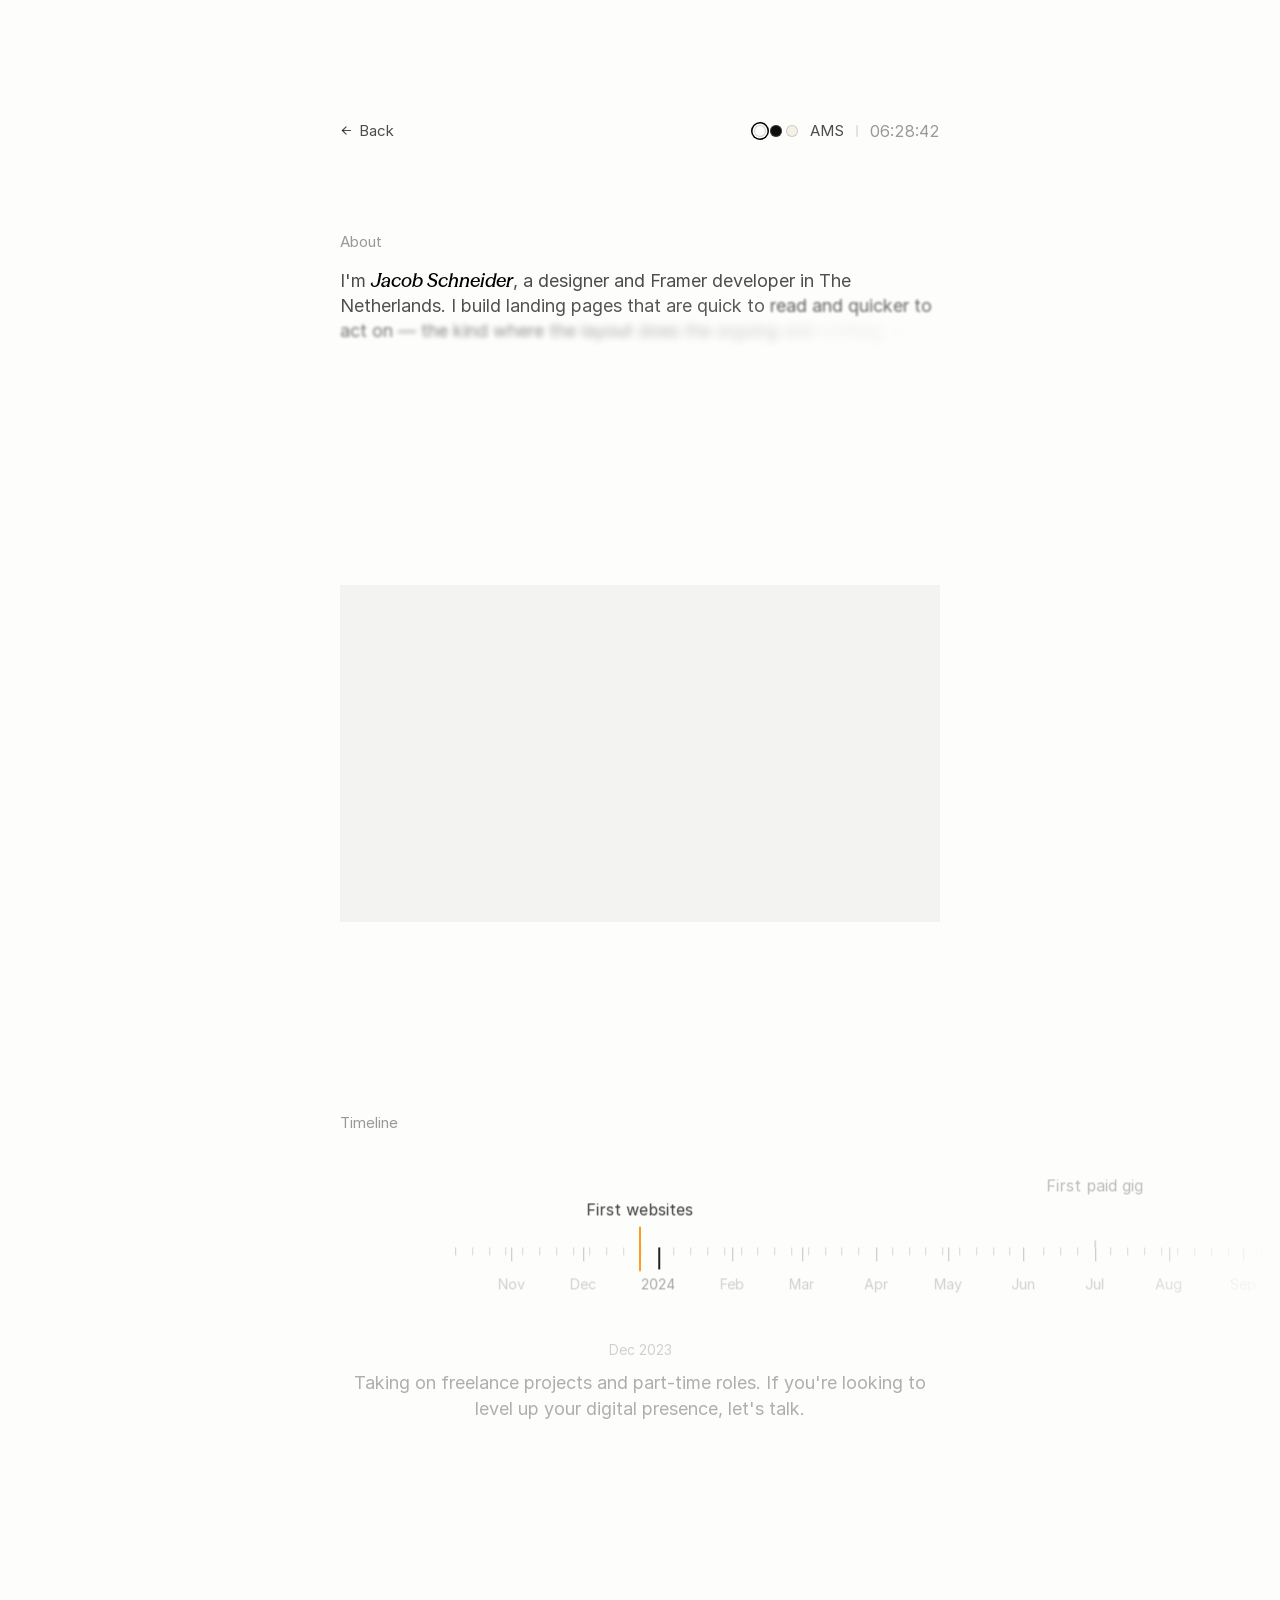
==== about.html @ 1ae85ffe "Initial commit: personal site Co-Authored-By: Claude Opus 5.5 <noreply@anthropic.com>" ====
<!doctype html>
<html lang="en">
<head>
<meta charset="utf-8">
<meta name="viewport" content="width=device-width, initial-scale=1">
<title>About • Jacob Schneider</title>
<meta name="description" content="Jacob Schneider — designer and Framer developer based in The Netherlands. How I work, and how I got here.">

<link rel="icon" href="assets/img/favicon.png">
<link rel="canonical" href="https://www.jacobschneider.design/about">

<meta property="og:type" content="website">
<meta property="og:title" content="About • Jacob Schneider">
<meta property="og:description" content="Jacob Schneider — designer and Framer developer based in The Netherlands. How I work, and how I got here.">
<meta property="og:image" content="assets/img/og-image.png">
<meta name="twitter:card" content="summary_large_image">
<meta name="twitter:title" content="About • Jacob Schneider">
<meta name="twitter:description" content="Jacob Schneider — designer and Framer developer based in The Netherlands. How I work, and how I got here.">
<meta name="twitter:image" content="assets/img/og-image.png">

<link rel="preload" as="font" type="font/woff2" crossorigin href="assets/fonts/GrgcKwrN6d3Uz8EwcLHZxwEfC4.woff2">
<link rel="preload" as="font" type="font/woff2" crossorigin href="assets/fonts/zmjM2ePSvHOZ43x5hgbOQjVZPRM.woff2">
<link rel="stylesheet" href="styles.css">
<script>
  // Resolve the theme before first paint so it can't flash the wrong one.
  (function () {
    var ok = ['light', 'dark', 'paper'];
    var t;
    try { t = localStorage.getItem('theme'); } catch (e) {}
    if (ok.indexOf(t) < 0) {
      t = window.matchMedia && matchMedia('(prefers-color-scheme: dark)').matches ? 'dark' : 'light';
    }
    document.documentElement.setAttribute('data-theme', t);
  })();

  // Hide the intro before first paint so it can't flash unanimated.
  // The failsafe reveals it anyway if the scripts fail to load.
  document.documentElement.classList.add('pre-anim');
  setTimeout(function () { document.documentElement.classList.remove('pre-anim'); }, 2000);
</script>
</head>

<body>
<main class="page page--about">

  <!-- ───────────────────────── status bar ───────────────────────── -->
  <header class="statusbar">
    <div class="statusbar__row">
      <div class="statusbar__side statusbar__side--start">
        <a class="back" href="index.html">
          <svg viewBox="0 0 16 16" aria-hidden="true"><path d="M13 8H3"/><path d="M7.5 3.5 3 8l4.5 4.5"/></svg>
          <span>Back</span>
        </a>
      </div>
      <div class="statusbar__side statusbar__side--end">
        <div class="themes" id="themes" aria-label="Colour theme">
          <button class="sw sw--light" type="button" data-theme-id="light" aria-label="Light theme"></button>
          <button class="sw sw--dark" type="button" data-theme-id="dark" aria-label="Dark theme"></button>
          <button class="sw sw--paper" type="button" data-theme-id="paper" aria-label="Paper theme"></button>
        </div>
        <p class="statusbar__city">AMS</p>
      </div>
      <span class="statusbar__divider" aria-hidden="true"></span>
      <p class="clock" id="clock" aria-label="Current time in Amsterdam">--:--:--</p>
    </div>
  </header>

  <!-- ───────────────────────── intro ───────────────────────── -->
  <section class="about" aria-labelledby="about-title">
    <p class="section-label" id="about-title">About</p>

    <p class="about__text"><span class="dim">I'm </span><span class="signature">Jacob Schneider</span><span class="dim">, a designer and Framer developer in The Netherlands. I build landing pages that are quick to read and quicker to act on — the kind where the layout does the arguing and nothing on the page is there by accident.</span>

<span class="dim">Most of my work starts the same way: figure out the one thing the page has to say, then cut everything that gets in its way. I design and build in the same place, so what you approve is what ships — no handover, no drift between the file and the site.</span></p>
  </section>

  <!-- ───────────────────────── photo ───────────────────────── -->
  <section class="shot-full" aria-label="At work">
    <figure class="photo" id="photo">
      <div class="photo__frame">
        <img src="assets/img/about-desk.jpg" width="1920" height="1080"
             alt="Jacob Schneider shown four times around one table, writing and working on two laptops."
             decoding="async">
      </div>
      <figcaption class="photo__caption">Design, build, review, repeat — usually all at once.</figcaption>
    </figure>
  </section>

  <!-- ───────────────────────── timeline ─────────────────────────
       Milestones are the <li>s below; JS reads data-date and places them on
       the ruler, so adding one is a single <li>. Dates drive everything —
       exact days are approximations of the months Jacob gave.
  ------------------------------------------------------------------ -->
  <section class="ruler" id="ruler" aria-labelledby="ruler-title">
    <div class="ruler__head">
      <p class="section-label" id="ruler-title">Timeline</p>
    </div>

    <div class="ruler__stage" id="ruler-stage" tabindex="0"
         role="slider" aria-label="Timeline" aria-valuemin="1" aria-valuemax="9" aria-valuenow="1">
      <span class="ruler__needle" aria-hidden="true"></span>
      <div class="ruler__strip" id="ruler-strip">
        <div class="ruler__ticks" id="ruler-ticks" aria-hidden="true"></div>
        <div class="ruler__years" id="ruler-years" aria-hidden="true"></div>
        <ol class="ruler__marks" id="ruler-marks">

          <li class="ms" data-date="2023-12-22">
            <span class="ms__title">First websites</span>
            <span class="ms__body">Spent the Christmas holiday teaching myself WordPress and building my first sites. Mostly to find out how far I could push a layout before it broke.</span>
          </li>

          <li class="ms" data-date="2024-07-01">
            <span class="ms__title">First paid gig</span>
            <span class="ms__body">Picked up my first client through Fiverr. Small job, but the first time someone paid for something I'd designed.</span>
          </li>

          <li class="ms" data-date="2024-11-15">
            <span class="ms__title">ITGWO</span>
            <span class="ms__body">First serious project: the site for Into The Great Wide Open, the festival on Vlieland. It had to read as well on a phone in a field as on a desk.</span>
          </li>

          <li class="ms" data-date="2025-01-25">
            <span class="ms__title">An offer from Framer</span>
            <span class="ms__body">Framer offered me a job. I had to turn it down — school came first. Still the clearest sign so far that the work was landing.</span>
          </li>

          <li class="ms" data-date="2025-04-15">
            <span class="ms__title">Museum Villa</span>
            <span class="ms__body">Built Museum Villa together with Studio Somehow — my first proper studio collaboration, and the first time my work sat inside someone else's art direction.</span>
          </li>

          <li class="ms" data-date="2025-06-20">
            <span class="ms__title">Mollie</span>
            <span class="ms__body">Spent the summer at Mollie, introduced by the founder himself. A year earlier I was building sites on my bedroom floor.</span>
          </li>

          <li class="ms" data-date="2025-09-15">
            <span class="ms__title">Daniel Dalen</span>
            <span class="ms__body">Ongoing freelance work for Daniel Dalen through the rest of 2025 and into 2026 — the kind of repeat client that tells you the work holds up.</span>
          </li>

          <li class="ms" data-date="2026-01-20">
            <span class="ms__title">Red Antler</span>
            <span class="ms__body">Worked with Red Antler, the New York studio, on a new project called <a class="lnk" href="#" data-todo="MODA project URL">MODA</a>.</span>
          </li>

          <li class="ms ms--now" data-date="2026-10-11">
            <span class="ms__title">Open for work</span>
            <span class="ms__body">Taking on freelance projects and part-time roles. If you're looking to level up your digital presence, let's talk.</span>
          </li>

        </ol>
      </div>
    </div>

    <div class="ruler__readout" id="ruler-readout">
      <p class="ruler__date" id="ruler-date"></p>
      <p class="ruler__text" id="ruler-text"></p>
      <div class="ruler__cta">
        <span class="magnet">
          <a class="btn" href="https://cal.com/jacobschneider/15min?overlayCalendar=true" target="_blank" rel="noopener">
            <span class="btn__shine" aria-hidden="true"></span>
            <span class="btn__label">Book a call</span>
          </a>
        </span>
      </div>
    </div>
  </section>

</main>

<script src="assets/js/gsap.min.js"></script>
<script src="script.js"></script>
</body>
</html>
---- styles.css ----
/* ============================================================
   jacobschneider.design — hand-coded rebuild of the Framer site
   Breakpoints mirror the original: desktop ≥1200, tablet 810–1199, mobile ≤809
   ============================================================ */

/* ── fonts ───────────────────────────────────────────────── */
@font-face { font-family: "Season Mix Medium Italic"; src: url("assets/fonts/zmjM2ePSvHOZ43x5hgbOQjVZPRM.woff2") format("woff2"); font-style: italic; font-weight: 580; font-display: swap }
@font-face { font-family: "Inter"; src: url("assets/fonts/GrgcKwrN6d3Uz8EwcLHZxwEfC4.woff2") format("woff2"); font-display: swap; font-style: normal; font-weight: 400; unicode-range: U+0000-00FF, U+0131, U+0152-0153, U+02BB-02BC, U+02C6, U+02DA, U+02DC, U+2000-206F, U+2070, U+2074-207E, U+2080-208E, U+20AC, U+2122, U+2191, U+2193, U+2212, U+2215, U+FEFF, U+FFFD }
@font-face { font-family: "Inter"; src: url("assets/fonts/JeYwfuaPfZHQhEG8U5gtPDZ7WQ.woff2") format("woff2"); font-display: swap; font-style: normal; font-weight: 400; unicode-range: U+0100-024F, U+0259, U+1E00-1EFF, U+2020, U+20A0-20AB, U+20AD-20CF, U+2113, U+2C60-2C7F, U+A720-A7FF }
@font-face { font-family: "Inter"; src: url("assets/fonts/b6Y37FthZeALduNqHicBT6FutY.woff2") format("woff2"); font-display: swap; font-style: normal; font-weight: 400; unicode-range: U+0102-0103, U+0110-0111, U+0128-0129, U+0168-0169, U+01A0-01A1, U+01AF-01B0, U+1EA0-1EF9, U+20AB }
@font-face { font-family: "Inter"; src: url("assets/fonts/OYrD2tBIBPvoJXiIHnLoOXnY9M.woff2") format("woff2"); font-display: swap; font-style: normal; font-weight: 400; unicode-range: U+0370-03FF }
@font-face { font-family: "Inter"; src: url("assets/fonts/Y9k9QrlZAqio88Klkmbd8VoMQc.woff2") format("woff2"); font-display: swap; font-style: normal; font-weight: 400; unicode-range: U+1F00-1FFF }
@font-face { font-family: "Inter"; src: url("assets/fonts/EOr0mi4hNtlgWNn9if640EZzXCo.woff2") format("woff2"); font-display: swap; font-style: normal; font-weight: 400; unicode-range: U+0301, U+0400-045F, U+0490-0491, U+04B0-04B1, U+2116 }
@font-face { font-family: "Inter"; src: url("assets/fonts/5vvr9Vy74if2I6bQbJvbw7SY1pQ.woff2") format("woff2"); font-display: swap; font-style: normal; font-weight: 400; unicode-range: U+0460-052F, U+1C80-1C88, U+20B4, U+2DE0-2DFF, U+A640-A69F, U+FE2E-FE2F }
/* metric-compatible fallback, so the layout does not shift while Inter loads */
@font-face { font-family: "Inter Placeholder"; src: local("Arial"); ascent-override: 89.79%; descent-override: 22.36%; line-gap-override: 0%; size-adjust: 107.89% }

/* ── tokens ──────────────────────────────────────────────── */
:root {
  --bg:        #fdfdfb;
  --ink:       #000;
  --ink-70:    rgba(0, 0, 0, .7);
  --ink-40:    rgba(0, 0, 0, .4);
  --line:      #e3e3e1;
  --card-bg:   #f3f3f1;
  --clock:     #999;
  --accent:    #ff8c00;
  --chip-bg:   #e8e8e8;

  --veil:      rgba(253, 253, 251, .72);   /* modal wash + card affordance */
  --on-ink:    #fff;                       /* text on a solid --ink fill */

  --col:       600px;   /* centred reading column */
  --ease:      cubic-bezier(.44, 0, .56, 1);
}

/* ── themes ──────────────────────────────────────────────
   Set on <html> before first paint by the inline script in <head>; the button
   left of AMS cycles through them and remembers the choice. Every theme only
   restates these tokens — nothing else in the stylesheet is theme-aware.
   --chip-bg stays light throughout because the Red Antler logo is baked dark
   on light, and the Mollie plate stays dark because its glyph is white. */

/* neutral near-black */
:root[data-theme="dark"] {
  --bg:        #0e0e0d;
  --ink:       #f4f4f1;
  --ink-70:    rgba(244, 244, 241, .7);
  --ink-40:    rgba(244, 244, 241, .4);
  --line:      #2d2d2a;
  --card-bg:   #1a1a18;
  --clock:     #6e6e69;
  --veil:      rgba(14, 14, 13, .72);
  --on-ink:    #0e0e0d;

  color-scheme: dark;
}

/* warm cream, brown-black ink */
:root[data-theme="paper"] {
  --bg:        #f6f1e7;
  --ink:       #2b2420;
  --ink-70:    rgba(43, 36, 32, .72);
  --ink-40:    rgba(43, 36, 32, .42);
  --line:      #e2d9c9;
  --card-bg:   #efe8da;
  --clock:     #a39889;
  --veil:      rgba(246, 241, 231, .74);
  --on-ink:    #f6f1e7;
  --chip-bg:   #e6ded0;
}


/* Components carry their own transitions (links, dots, arrows, buttons), so a
   theme change would fade some things and snap others. This kills every
   transition for the duration of the swap, so the whole page flips at once.
   script.js adds it, forces a style flush, then removes it. */
:root.theming,
:root.theming *,
:root.theming *::before,
:root.theming *::after {
  transition: none !important;
  animation-duration: 0s !important;
}

/* ── base ────────────────────────────────────────────────── */
*, *::before, *::after { box-sizing: border-box }

html { -webkit-text-size-adjust: 100% }

body {
  margin: 0;
  background: var(--bg);
  color: var(--ink);
  font-family: Inter, "Inter Placeholder", sans-serif;
  font-size: 16px;
  line-height: 1.2;
  font-weight: 400;
  -webkit-font-smoothing: antialiased;
  -moz-osx-font-smoothing: grayscale;
}

p { margin: 0 }

img, video { display: block }

.page {
  display: flex;
  flex-direction: column;
  gap: 90px;
  padding-top: 120px;
}

/* The home page ends on the Works CTA, which carries its own 80px. The about
   page ends on the readout, so it needs the room adding. */
.page--about { padding-bottom: 180px }

/* every section except Works is a centred 600px column */
.statusbar, .about, .testimonials, .services {
  width: 100%;
  max-width: var(--col);
  margin-inline: auto;
}

.section-label {
  font-size: 15px;
  line-height: 1.4em;
  color: var(--ink-40);
}

/* The About label doubles as the link to the about page. inline-flex, not
   inline, so the hero intro can still transform it. */
.section-label--link {
  display: inline-flex;
  align-items: center;
  gap: 5px;
  text-decoration: none;
  transition: color .2s var(--ease);
}
.section-label--link:hover { color: var(--ink) }
.section-label--link svg {
  width: 11px; height: 11px;
  fill: none; stroke: currentColor;
  stroke-width: 1.6; stroke-linecap: round; stroke-linejoin: round;
  transition: transform .2s var(--ease);
}
.section-label--link:hover svg { transform: translateX(2px) }

/* shared link treatment — the grey rule under links is an underline,
   not a separate element as in the Framer export */
.lnk {
  color: var(--ink);
  text-decoration: underline;
  text-decoration-color: var(--line);
  text-decoration-thickness: 2px;
  text-underline-offset: 3px;
  text-decoration-skip-ink: none;
  transition: color .2s var(--ease);
}
.lnk:hover { color: var(--ink-40) }
.lnk--16 { font-size: 16px; line-height: 1.2em; text-underline-offset: 4px }

/* ═══════════════════════ status bar ═══════════════════════ */
.statusbar__row {
  display: flex;
  align-items: center;
  justify-content: center;
  gap: 12px;
}

.statusbar__side { flex: 1 0 0; display: flex; align-items: center; gap: 4px; min-width: 0 }
.statusbar__side--start { justify-content: flex-start }
.statusbar__side--end   { justify-content: flex-end }

.status { display: flex; align-items: center; gap: 6px }

.status__dot {
  width: 8px;
  height: 8px;
  border-radius: 50px;
  background: var(--ink);
  flex: none;
}

.status__label,
.statusbar__city {
  font-size: 15px;
  line-height: 1.4em;
  color: var(--ink-70);
  white-space: nowrap;
}

/* Colour-theme swatches, sitting just left of AMS. Each one is simply that
   theme's page colour. Hard-coded per theme on purpose — a swatch must show
   its own theme, not the active one. The hairline keeps the pale ones visible
   against a pale page. */
.themes {
  display: flex;
  align-items: center;
  gap: 4px;
  margin-right: 8px;
}

.sw {
  width: 12px;
  height: 12px;
  padding: 0;
  border: 0;
  border-radius: 50%;
  cursor: pointer;
  background: var(--sw-bg);
  box-shadow: inset 0 0 0 1px rgba(128, 128, 128, .35);
  transition: transform .18s var(--ease);
}
.sw:hover { transform: scale(1.18) }
.sw:focus-visible { outline: 2px solid var(--ink); outline-offset: 3px }

/* the active one keeps a ring in the current theme's ink */
.sw[aria-pressed="true"] {
  box-shadow: inset 0 0 0 1px rgba(128, 128, 128, .35),
              0 0 0 1.5px var(--bg),
              0 0 0 3px var(--ink);
}

.sw--light    { --sw-bg: #fdfdfb }
.sw--dark     { --sw-bg: #0e0e0d }
.sw--paper    { --sw-bg: #f6f1e7 }

@media (prefers-reduced-motion: reduce) {
  .sw { transition: none }
  .sw:hover { transform: none }
}

.statusbar__divider {
  width: 2px;
  height: 12px;
  border-radius: 36px;
  background: var(--line);
  flex: none;
}

.clock {
  color: var(--clock);
  font-size: 16px;
  line-height: 1em;
  font-variant-numeric: tabular-nums;
  white-space: nowrap;
}

/* ═══════════════════════ about ═══════════════════════════ */
.about {
  display: flex;
  flex-direction: column;
  align-items: flex-start;
  gap: 16px;
}

.about__text {
  /* pre-wrap preserves the padded space runs the inline marks sit in —
     this is how the original reserves room for them */
  white-space: pre-wrap;
  font-size: 18px;
  line-height: 1.4em;
  color: var(--ink);
  width: 100%;
}

.dim { color: var(--ink-70) }

.signature {
  font-family: "Season Mix Medium Italic", sans-serif;
  font-style: italic;
  font-weight: 580;
  font-size: 19px;
  color: var(--ink);
}

/* The Framer logo is the one mark that must stay at the end of its line when
   the text wraps after it, so it is drawn from a zero-advance anchor that sits
   in the padded space run (the same trick the Framer export uses). --y places
   the icon centre relative to the baseline. */
.ico {
  position: relative;
  display: inline-block;
  width: 0;
  height: 0;
  vertical-align: baseline;
}
.ico > * {
  position: absolute;
  left: var(--x, 3px);
  top: var(--y, -5px);
  transform: translateY(-50%);
}
.ico--framer > * { --x: 1.1px; --y: -6.1px; width: 24px; height: 24px }

/* The company marks are real inline boxes instead, so a line break can never
   strand one away from the name it belongs to. The margins are tuned so each
   mark takes exactly the space the original reserved for it. */
.mark {
  display: inline-block;
  flex: none;
}
.mark--mollie {
  width: 16px;
  height: 16px;
  margin: 0 5px 0 -.76px;
  border-radius: 5.28px;
  background: #000;          /* the glyph is white, so the plate stays dark */
  vertical-align: -2.7px;
  text-align: center;
}
/* The source PNG is 240x157 of actual glyph (it used to carry 76px of empty
   space on top, which pushed the m low). Rendered at its real aspect and
   centred: 6.54 + 2 * 4.73 = 16, so the chip's baseline is unchanged. */
.mark--mollie img { width: 10px; height: 6.54px; margin: 4.73px auto }

.mark--antler {
  width: 17px;
  height: 17px;
  margin: 0 4px 0 -.76px;
  border-radius: 6px;
  background: var(--chip-bg);
  vertical-align: -3.7px;
}

/* Pure black would vanish into the dark page; this keeps the badge legible
   while staying effectively black. */
:root[data-theme="dark"] .mark--mollie { background: #1c1c1a }

.mark--dalen {
  width: 17px;
  height: 17px;
  margin: 0 6px 0 -2.76px;
  border-radius: 50%;
  background: var(--accent);
  vertical-align: -2.7px;
}

/* ── actions ── */
.about__actions {
  display: flex;
  align-items: center;
  gap: 16px;
  padding-top: 24px;
}

.magnet { display: inline-flex }

.btn {
  position: relative;
  display: inline-flex;
  flex-direction: column;
  align-items: center;
  justify-content: center;
  gap: 10px;
  padding: 8px 12px;
  border-radius: 186px;
  background: var(--ink);
  color: var(--on-ink);
  text-decoration: none;
  overflow: hidden;
  isolation: isolate;
}

.btn__label {
  position: relative;
  z-index: 2;
  font-size: 16px;
  line-height: 1.2em;
  white-space: nowrap;
}

/* Sheen that sweeps across the pill on hover — exactly as the Framer original
   ships it: in the button's own colour, so it is invisible there and here.
   Kept 1:1 on purpose. Set --shine (e.g. rgba(255,255,255,.28)) to see it. */
.btn__shine {
  position: absolute;
  z-index: 1;
  top: calc(51.4286% - 14.5px);
  left: -44px;
  width: 45px;
  height: 29px;
  background: var(--shine, var(--ink));
  filter: blur(6px);
  transform: rotate(20deg);
  transition: left .55s var(--ease);
}
.btn:hover .btn__shine { left: 104px }

@media (prefers-reduced-motion: reduce) {
  .btn__shine { transition: none }
}

/* ═══════════════════════ testimonials ═════════════════════ */
/* 613px, not 600px: the original testimonial block is 13px wider than the
   other columns and therefore sits ~6px further left. Kept for fidelity —
   set this to var(--col) to line it up with About. */
.testimonials {
  max-width: 613px;
  display: flex;
  flex-direction: column;
  gap: 16px;
}

.testimonials__head {
  display: flex;
  align-items: center;
  justify-content: space-between;
  width: 100%;
  max-width: var(--col);
}

.dots { display: flex; gap: 2px }

.dot {
  width: 2px;
  height: 12px;
  border-radius: 36px;
  background: var(--line);
  transition: background-color .2s var(--ease);
}
.dot.is-active { background: var(--ink) }

/* only the active slide is in flow — the block grows and shrinks with it,
   exactly like the original */
.slides { position: relative; width: 100% }

.slide {
  position: absolute;
  inset: 0 auto auto 0;
  width: 100%;
  opacity: 0;
  pointer-events: none;
  transition: opacity .3s var(--ease);
}
.slide.is-active {
  position: relative;
  opacity: 1;
  pointer-events: auto;
}

/* Animated mode (GSAP present, motion allowed): every slide goes absolute and
   the wrapper's own height is tweened, so the arrows below glide between the
   one-line and four-line quotes instead of snapping. */
.slides.is-animated .slide {
  position: absolute;
  opacity: 1;
  visibility: hidden;
  transition: none;
}
.slides.is-animated .slide.is-active { visibility: visible }

.slide__avatar {
  position: absolute;
  left: 0;
  top: 4px;
  width: 16px;
  height: 16px;
  border-radius: 50%;
  object-fit: cover;
  z-index: 1;
}

.slide__text {
  /* the four leading spaces are the indent the avatar sits in */
  white-space: pre-wrap;
  font-size: 18px;
  line-height: 1.4em;
  color: var(--ink-70);
}

.slide__link {
  color: var(--ink);
  text-decoration: none;
  transition: color .2s var(--ease);
}
.slide__link:hover { color: var(--ink-40) }

.slide__link .u {
  text-decoration: underline;
  text-decoration-color: var(--line);
  text-decoration-thickness: 2px;
  text-underline-offset: 3px;
  text-decoration-skip-ink: none;
}

.arrows {
  display: flex;
  align-items: flex-end;
  gap: 4px;
  width: max-content;
  height: 45px;
}

.arrow {
  display: grid;
  place-items: center;
  width: 20px;
  height: 20px;
  padding: 0;
  border: 0;
  background: none;
  cursor: pointer;
  opacity: .7;
  transition: opacity .2s var(--ease);
}
.arrow:hover { opacity: 1 }
/* the original never dims the arrows at the ends, so neither do we */
.arrow[aria-disabled="true"] { cursor: default }

.arrow svg {
  width: 20px;
  height: 20px;
  fill: none;
  stroke: var(--ink);
  stroke-width: 2;
  stroke-linecap: round;
  stroke-linejoin: round;
}
.arrow--next svg { transform: rotate(180deg) }

/* ═══════════════════════ works ════════════════════════════ */
.works {
  width: 100%;
  max-width: 1200px;
  margin-inline: auto;
  display: flex;
  flex-direction: column;
}

.works__head {
  width: 100%;
  max-width: var(--col);
  margin-inline: auto;
  padding-bottom: 24px;
}

/* The original uses 12px top padding on every row and 12px bottom on the
   first one only, so the gap between row 1→2 is 24px and row 2→3 is 12px.
   Reproduced as-is; give every row `padding: 12px 32px` to even it out. */
.work-row {
  display: flex;
  gap: 12px;
  padding: 12px 32px 0;
}
/* only the first card row carries bottom padding (see note above) */
.works__head + .work-row { padding-bottom: 12px }

.card {
  position: relative;
  flex: 1 1 0;
  min-width: 0;
  height: 400px;
  border-radius: 12px;
  background: var(--card-bg);
  overflow: hidden;
}

/* per-card placement comes from --vx/--vy/--vw/--vh set in the markup */
.card__media {
  position: absolute;
  left: var(--vx);
  top: var(--vy);
  width: var(--vw);
  height: var(--vh);
  max-width: calc(100% - 2 * var(--vx));
}
.card__media video {
  width: 100%;
  height: 100%;
  object-fit: cover;
  object-position: 50% 50%;
}

.card__label {
  position: absolute;
  left: 50%;
  bottom: 12px;
  transform: translateX(-50%);
  font-size: 14px;
  line-height: 1.3em;
  color: var(--ink-40);
  white-space: nowrap;
}

/* ═══════════════════════ services ═══════════════════════ */
.services { display: flex; flex-direction: column; gap: 16px }

.services__list { position: relative; margin: 0; padding: 0; list-style: none }

/* The hairlines are pseudo-elements rather than borders so they can be drawn:
   script.js runs --draw from 0 to 1 when the section comes into view, and
   each line grows out from the left. */
.service {
  --draw: 1;
  position: relative;
  display: grid;
  grid-template-columns: 32px minmax(0, 1fr) minmax(0, 1.3fr);
  align-items: baseline;
  gap: 16px;
  padding: 18px 0;
}
.service::after,
.services__list::after {
  content: "";
  position: absolute;
  left: 0;
  right: 0;
  height: 1px;
  background: var(--line);
  transform: scaleX(var(--draw));
  transform-origin: 0 50%;
}
.service::after { top: 0 }
.services__list::after { bottom: 0; transform: scaleX(var(--draw-end, 1)) }

.service__num {
  font-size: 14px;
  line-height: 1.3em;
  color: var(--ink-40);
  font-variant-numeric: tabular-nums;
}

.service__name {
  margin: 0;
  font-size: 18px;
  line-height: 1.4em;
  font-weight: 400;
  color: var(--ink);
}

.service__desc {
  font-size: 15px;
  line-height: 1.45em;
  color: var(--ink-70);
}

/* the closing call to action, after Services */
.page-cta {
  display: flex;
  align-items: center;
  justify-content: center;
  padding: 0 80px 80px;
}

/* ═══════════════════════ hero intro ══════════════════════ */
/* Held hidden until the intro timeline sets its own start state, so nothing
   flashes in unanimated. script.js removes .pre-anim; the inline failsafe in
   <head> removes it too if the scripts never arrive. */
.pre-anim .statusbar__row,
.pre-anim .about > .section-label,
.pre-anim .about__text,
.pre-anim .about__actions,
.pre-anim .testimonials,
.pre-anim .works,
.pre-anim .services,
.pre-anim .page-cta { opacity: 0 }

/* Word wrappers stay `display: inline` on purpose — making them inline-block
   would let them transform, but it also changes where the paragraph breaks. */
.w { display: inline }

/* ═══════════════════════ card → modal ═════════════════════ */
/* The whole card is one focusable control; the expand glyph is decoration. */
.card__open {
  position: absolute;
  inset: 0;
  z-index: 2;
  width: 100%;
  padding: 0;
  border: 0;
  background: none;
  cursor: pointer;
  border-radius: inherit;
}
.card__open:focus-visible { outline: 2px solid var(--ink); outline-offset: 2px }

.card__expand {
  position: absolute;
  top: 12px;
  right: 12px;
  display: grid;
  place-items: center;
  width: 28px;
  height: 28px;
  border-radius: 8px;
  background: var(--veil);
  color: var(--ink-40);
  opacity: 0;
  transform: scale(.9);
  transition: opacity .2s var(--ease), transform .2s var(--ease), color .2s var(--ease);
}
.card__expand svg { width: 14px; height: 14px; fill: none; stroke: currentColor; stroke-width: 1.5; stroke-linecap: round; stroke-linejoin: round }

.card:hover .card__expand,
.card__open:focus-visible .card__expand { opacity: 1; transform: none }
.card__open:hover .card__expand { color: var(--ink) }

/* touch devices have no hover, so always show the affordance */
@media (hover: none) {
  .card__expand { opacity: 1; transform: none }
}

/* ── the dialog ── */
.modal {
  width: min(1200px, 100% - 48px);
  max-height: min(900px, 100vh - 64px);
  margin: auto;
  padding: 0;
  border: 0;
  border-radius: 12px;
  background: var(--bg);
  color: var(--ink);
  overflow: auto;
  overscroll-behavior: contain;
  scrollbar-width: none;            /* no visible scrollbar — it still scrolls */
  -ms-overflow-style: none;
  box-shadow: 0 24px 80px rgba(0, 0, 0, .08);

  opacity: 0;
  transform: scale(.96);
  transition: opacity .22s var(--ease), transform .3s var(--ease);
}
.modal.is-open { opacity: 1; transform: none }
.modal::-webkit-scrollbar { width: 0; height: 0; display: none }

/* a light wash rather than a dark scrim, to stay in the palette */
.modal::backdrop {
  background: rgba(0, 0, 0, 0);
  backdrop-filter: blur(0px);
  transition: background-color .25s var(--ease), backdrop-filter .25s var(--ease);
}
.modal.is-open::backdrop {
  background: var(--veil);
  backdrop-filter: blur(10px);
}

.modal__close {
  position: absolute;
  top: 20px;
  right: 20px;
  z-index: 3;
  display: grid;
  place-items: center;
  width: 32px;
  height: 32px;
  padding: 0;
  border: 0;
  border-radius: 8px;
  background: var(--card-bg);
  color: var(--ink-40);
  cursor: pointer;
  transition: color .2s var(--ease), background-color .2s var(--ease);
}
.modal__close:hover { color: var(--ink); background: var(--line) }

/* brand focus ring, rather than the UA default, on everything in the dialog */
.modal :focus-visible,
.modal__close:focus-visible {
  outline: 2px solid var(--ink);
  outline-offset: 2px;
  border-radius: 8px;
}
.modal__close svg { width: 14px; height: 14px; fill: none; stroke: currentColor; stroke-width: 1.5; stroke-linecap: round }

/* ── contents ── */
.detail { padding: 48px }

.detail__head { padding-bottom: 40px }

.detail__meta {
  font-size: 15px;
  line-height: 1.4em;
  color: var(--ink-40);
}

.detail__title {
  margin: 8px 0 0;
  font-size: 28px;
  line-height: 1.25em;
  font-weight: 400;
  letter-spacing: -.01em;
}

.detail__lead {
  margin-top: 16px;
  max-width: 62ch;
  font-size: 18px;
  line-height: 1.4em;
  color: var(--ink-70);
}

.detail__media {
  border-radius: 12px;
  background: var(--card-bg);
  overflow: hidden;
}
.detail__media video {
  width: 100%;
  height: auto;
  display: block;
}

/* no scrolling behind the dialog */
html.has-modal, html.has-modal body { overflow: hidden }

@media (prefers-reduced-motion: reduce) {
  .modal, .modal::backdrop, .card__expand { transition: none }
}

/* ═══════════════════════ about page ═══════════════════════ */
/* Back link, mirroring the status line on the home page. */
.back {
  display: inline-flex;
  align-items: center;
  gap: 6px;
  font-size: 15px;
  line-height: 1.4em;
  color: var(--ink-70);
  text-decoration: none;
  transition: color .2s var(--ease);
}
.back:hover { color: var(--ink) }
.back svg {
  width: 13px; height: 13px;
  fill: none; stroke: currentColor;
  stroke-width: 1.5; stroke-linecap: round; stroke-linejoin: round;
  transition: transform .2s var(--ease);
}
.back:hover svg { transform: translateX(-2px) }

/* ── photo ── */
.shot-full {
  width: 100%;
  max-width: var(--col);
  margin-inline: auto;
}

.photo { margin: 0 }

/* The frame is what clips; the <img> inside is what scales, so the reveal
   is a mask rather than the whole thing growing. */
.photo__frame {
  position: relative;
  background: var(--card-bg);
  overflow: hidden;
}

/* The photo fades in with a little blur once it comes into view (script.js). */
.photo__frame img {
  display: block;
  width: 100%;
  height: auto;
}

.photo__caption {
  padding-top: 12px;
  font-size: 14px;
  line-height: 1.3em;
  color: var(--ink-40);
}

/* ── horizontal timeline ──
   A ruler you scrub: the strip moves under a fixed needle at the centre, and
   whichever milestone is nearest the needle becomes the active one. Text stays
   in the column; the ruler runs the full width so it reads as a measure. */
.ruler {
  width: 100%;
  padding-top: 70px;        /* on top of the 90px section gap */
}

.ruler__head {
  display: flex;
  align-items: baseline;
  justify-content: space-between;
  width: 100%;
  max-width: var(--col);
  margin-inline: auto;
  padding-bottom: 40px;
}

.ruler__stage {
  position: relative;
  -webkit-user-select: none;
          user-select: none;    /* dragging must never start a text selection */
  height: 128px;
  overflow: hidden;
  cursor: grab;
  /* fade the ruler out at both ends rather than cutting it off */
  -webkit-mask-image: linear-gradient(90deg, transparent, #000 12%, #000 88%, transparent);
          mask-image: linear-gradient(90deg, transparent, #000 12%, #000 88%, transparent);
}
.ruler__stage.is-dragging { cursor: grabbing }
.ruler__stage:focus-visible { outline: 2px solid var(--ink); outline-offset: 4px }

/* the fixed playhead */
/* The crosshair. Anchored by its foot rather than its head, so it can grow
   upward: when it lands on a milestone JS raises --needle-h and it reaches up
   to touch the word. calc() rather than a fixed `bottom` so the stage can be
   any height. */
.ruler__needle {
  position: absolute;
  bottom: calc(100% - 96px);
  left: 50%;
  z-index: 2;
  width: 2px;
  height: var(--needle-h, 34px);
  margin-left: -1px;
  border-radius: 36px;
  background: var(--accent);
  transition: height .35s var(--ease);
}

.ruler__strip {
  position: absolute;
  top: 0;
  left: 0;
  height: 100%;
  will-change: transform;
}

/* ticks: one per week, taller at each month, tallest at each year */
.ruler__ticks { position: absolute; top: 72px; left: 0 }

.tick {
  position: absolute;
  top: 0;
  width: 1px;
  height: 8px;
  background: var(--ink-40);
  opacity: .45;
}
.tick--month { height: 14px; opacity: .7 }
.tick--year  { height: 22px; opacity: 1; width: 2px; background: var(--ink) }

.ruler__years { position: absolute; top: 100px; left: 0 }

.year {
  position: absolute;
  pointer-events: none;
  transform: translateX(-50%);
  font-size: 14px;
  line-height: 1.3em;
  color: var(--ink-40);
  white-space: nowrap;
}

/* milestone labels above the ruler */
.ruler__marks { margin: 0; padding: 0; list-style: none }

.ms {
  --stem: 21px;               /* label bottom down to the tick row */
  position: absolute;
  top: 18px;
  transform: translateX(-50%);
  padding: 6px 10px;          /* symmetric, so the label stays centred on its date */
  white-space: nowrap;
  pointer-events: none;       /* text never catches the pointer; the stage does */
}
/* every other one sits higher, so neighbours never collide — and its stem
   has further to travel to reach the ruler */
.ms:nth-child(even) { top: -6px; --stem: 45px }

/* A short grey stub on the ruler marking where the milestone sits. It stays
   put — it's the crosshair that extends to the word, not this.

   No margin-left: the tick is a 1px box whose left edge sits exactly on the
   milestone's x, and `left: 50%` of a translateX(-50%) box lands on the same
   edge. Nudging it half a pixel is what made it sit off the ruler. */
.ms::after {
  content: "";
  position: absolute;
  top: 100%;
  left: 50%;
  width: 1px;
  height: var(--stem);
  background: var(--ink-40);
  transform: scaleY(.16);
  transform-origin: 50% 100%;
}

.ms__title {
  font-size: 16px;
  line-height: 1.3em;
  color: var(--ink-40);
  transition: color .3s var(--ease);
}
.ms.is-active .ms__title { color: var(--ink) }
.ms__body { display: none }

/* readout under the ruler */
.ruler__readout {
  width: 100%;
  max-width: var(--col);
  margin-inline: auto;
  padding-top: 40px;
  text-align: center;
}

.ruler__date {
  font-size: 14px;
  line-height: 1.3em;
  color: var(--ink-40);
}

.ruler__text {
  margin-top: 10px;
  font-size: 18px;
  line-height: 1.45em;
  color: var(--ink-70);
  min-height: 4.4em;       /* fallback; script.js measures the real tallest body */
}

.ruler__cta {
  display: flex;
  justify-content: center;
  padding-top: 8px;
  opacity: 0;
  pointer-events: none;
  transition: opacity .3s var(--ease);
}
.ruler__cta.is-on { opacity: 1; pointer-events: auto }

@media (max-width: 809.98px) {
  .shot-full, .ruler__head, .ruler__readout { padding-inline: 20px }
  .ruler__head { flex-direction: column; gap: 6px; align-items: flex-start }
  .ruler__stage { height: 120px }
  .ms__title { font-size: 15px }
  .ruler__text { font-size: 17px }
}

/* ═══════════════════════ tablet ═══════════════════════════ */
@media (max-width: 1199.98px) {
  .work-row { padding-left: 32px; padding-right: 32px }

  .detail { padding: 32px }
  .detail__head { padding-bottom: 32px }


  /* below the desktop breakpoint the original stops hanging the reel from the
     top padding and centres it in the card at its natural aspect instead */
  .card__media {
    left: 48px;
    top: 50%;
    transform: translateY(-50%);
    width: calc(100% - 96px);
    height: auto;
    aspect-ratio: var(--mar, var(--vw) / var(--vh));
    max-width: none;
  }
}

/* ═══════════════════════ mobile ═══════════════════════════ */
@media (max-width: 809.98px) {
  .statusbar, .about, .testimonials, .services { padding-inline: 20px }
  .testimonials { max-width: var(--col) }

  .work-row {
    flex-direction: column;
    padding-left: 20px;
    padding-right: 20px;
  }

  /* in a column row, `flex: 1 1 0` would collapse the cards to zero height */
  .card { flex: none; width: 100%; height: 320px }

  /* the card shrinks to 350px, so the gutter drops from 48px to 24px */
  .card__media {
    left: 24px;
    width: calc(100% - 48px);
  }

  .ico--framer > * { width: 19px; height: 19px; --y: -5px }

  .page-cta { padding: 0 20px 80px }

  .service { grid-template-columns: 28px minmax(0, 1fr); row-gap: 4px }
  .service__desc { grid-column: 2 }

  .modal { width: calc(100% - 24px); max-height: calc(100vh - 32px) }
  .modal__close { top: 12px; right: 12px }

  .detail { padding: 24px }
  .detail__head { padding-bottom: 24px }
  /* keep the heading clear of the close button */
  .detail__meta, .detail__title { padding-right: 44px }
  .detail__title { font-size: 24px }
}
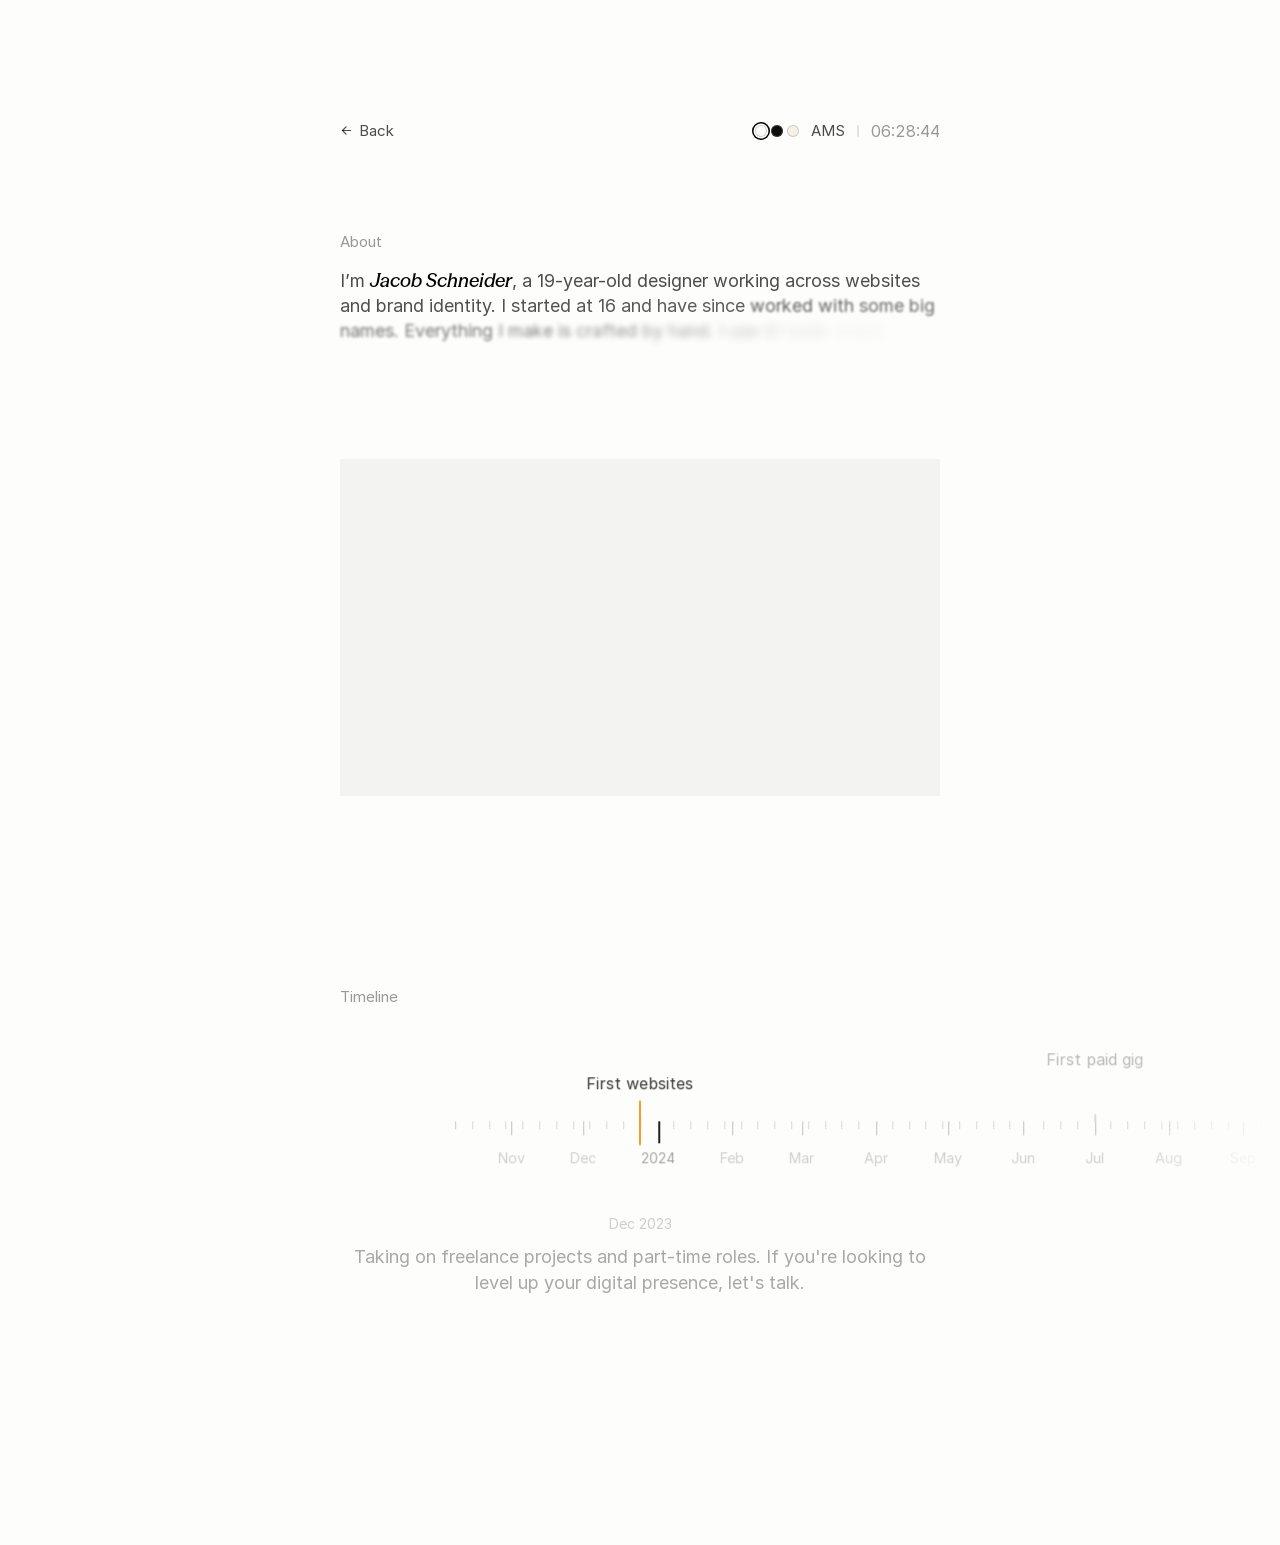
==== commit 8832f075: "New about page intro copy Co-Authored-By: Claude Opus 5.5 <noreply@anthropic.com>" ====
--- a/about.html
+++ b/about.html
@@ -69,9 +69,7 @@
   <section class="about" aria-labelledby="about-title">
     <p class="section-label" id="about-title">About</p>
 
-    <p class="about__text"><span class="dim">I'm </span><span class="signature">Jacob Schneider</span><span class="dim">, a designer and Framer developer in The Netherlands. I build landing pages that are quick to read and quicker to act on — the kind where the layout does the arguing and nothing on the page is there by accident.</span>
-
-<span class="dim">Most of my work starts the same way: figure out the one thing the page has to say, then cut everything that gets in its way. I design and build in the same place, so what you approve is what ships — no handover, no drift between the file and the site.</span></p>
+    <p class="about__text"><span class="dim">I’m </span><span class="signature">Jacob Schneider</span><span class="dim">, a 19-year-old designer working across websites and brand identity. I started at 16 and have since worked with some big names. Everything I make is crafted by hand. I use AI tools where they help, but never let them do the thinking for me.</span></p>
   </section>
 
   <!-- ───────────────────────── photo ───────────────────────── -->
--- a/styles.css
+++ b/styles.css
@@ -661,7 +661,7 @@
    would let them transform, but it also changes where the paragraph breaks. */
 .w { display: inline }
 
-/* ═══════════════════════ card → modal ═════════════════════ */
+/* ═══════════════════════ card → lightbox ══════════════════ */
 /* The whole card is one focusable control; the expand glyph is decoration. */
 .card__open {
   position: absolute;
@@ -702,45 +702,50 @@
   .card__expand { opacity: 1; transform: none }
 }
 
-/* ── the dialog ── */
-.modal {
-  width: min(1200px, 100% - 48px);
-  max-height: min(900px, 100vh - 64px);
-  margin: auto;
+/* ── the lightbox ── */
+.lightbox {
+  width: 100vw;
+  height: 100vh;
+  height: 100dvh;
+  max-width: none;
+  max-height: none;
+  margin: 0;
   padding: 0;
   border: 0;
+  background: none;
+  overflow: hidden;
+  cursor: zoom-out;
+}
+.lightbox[open] { display: grid; place-items: center }
+.lightbox::backdrop { background: none }
+
+/* a light wash rather than a dark scrim, to stay in the palette */
+.lightbox__veil {
+  position: absolute;
+  inset: 0;
+  background: var(--veil);
+  -webkit-backdrop-filter: blur(12px);
+          backdrop-filter: blur(12px);
+}
+
+/* as big as fits, at the reel's own aspect, so nothing is cropped */
+.lightbox__video {
+  position: relative;
+  display: block;
+  width: min(1400px, 100vw - 96px, (100dvh - 128px) * (var(--ar, 16 / 9)));
+  aspect-ratio: var(--ar, 16 / 9);
+  height: auto;
   border-radius: 12px;
-  background: var(--bg);
-  color: var(--ink);
-  overflow: auto;
-  overscroll-behavior: contain;
-  scrollbar-width: none;            /* no visible scrollbar — it still scrolls */
-  -ms-overflow-style: none;
-  box-shadow: 0 24px 80px rgba(0, 0, 0, .08);
-
-  opacity: 0;
-  transform: scale(.96);
-  transition: opacity .22s var(--ease), transform .3s var(--ease);
-}
-.modal.is-open { opacity: 1; transform: none }
-.modal::-webkit-scrollbar { width: 0; height: 0; display: none }
-
-/* a light wash rather than a dark scrim, to stay in the palette */
-.modal::backdrop {
-  background: rgba(0, 0, 0, 0);
-  backdrop-filter: blur(0px);
-  transition: background-color .25s var(--ease), backdrop-filter .25s var(--ease);
-}
-.modal.is-open::backdrop {
-  background: var(--veil);
-  backdrop-filter: blur(10px);
-}
-
-.modal__close {
+  background: var(--card-bg);
+  object-fit: cover;
+  transform-origin: 50% 50%;
+  will-change: transform;
+}
+
+.lightbox__close {
   position: absolute;
   top: 20px;
   right: 20px;
-  z-index: 3;
   display: grid;
   place-items: center;
   width: 32px;
@@ -753,60 +758,15 @@
   cursor: pointer;
   transition: color .2s var(--ease), background-color .2s var(--ease);
 }
-.modal__close:hover { color: var(--ink); background: var(--line) }
-
-/* brand focus ring, rather than the UA default, on everything in the dialog */
-.modal :focus-visible,
-.modal__close:focus-visible {
-  outline: 2px solid var(--ink);
-  outline-offset: 2px;
-  border-radius: 8px;
-}
-.modal__close svg { width: 14px; height: 14px; fill: none; stroke: currentColor; stroke-width: 1.5; stroke-linecap: round }
-
-/* ── contents ── */
-.detail { padding: 48px }
-
-.detail__head { padding-bottom: 40px }
-
-.detail__meta {
-  font-size: 15px;
-  line-height: 1.4em;
-  color: var(--ink-40);
-}
-
-.detail__title {
-  margin: 8px 0 0;
-  font-size: 28px;
-  line-height: 1.25em;
-  font-weight: 400;
-  letter-spacing: -.01em;
-}
-
-.detail__lead {
-  margin-top: 16px;
-  max-width: 62ch;
-  font-size: 18px;
-  line-height: 1.4em;
-  color: var(--ink-70);
-}
-
-.detail__media {
-  border-radius: 12px;
-  background: var(--card-bg);
-  overflow: hidden;
-}
-.detail__media video {
-  width: 100%;
-  height: auto;
-  display: block;
-}
-
-/* no scrolling behind the dialog */
+.lightbox__close:hover { color: var(--ink); background: var(--line) }
+.lightbox__close:focus-visible { outline: 2px solid var(--ink); outline-offset: 2px }
+.lightbox__close svg { width: 14px; height: 14px; fill: none; stroke: currentColor; stroke-width: 1.5; stroke-linecap: round }
+
+/* no scrolling behind the lightbox */
 html.has-modal, html.has-modal body { overflow: hidden }
 
 @media (prefers-reduced-motion: reduce) {
-  .modal, .modal::backdrop, .card__expand { transition: none }
+  .card__expand { transition: none }
 }
 
 /* ═══════════════════════ about page ═══════════════════════ */
@@ -887,6 +847,10 @@
   height: 128px;
   overflow: hidden;
   cursor: grab;
+  /* horizontal swipes belong to the ruler; vertical ones still scroll the
+     page. Without this the browser claims the swipe as a pan and cancels the
+     pointer before the drag can start. */
+  touch-action: pan-y;
   /* fade the ruler out at both ends rather than cutting it off */
   -webkit-mask-image: linear-gradient(90deg, transparent, #000 12%, #000 88%, transparent);
           mask-image: linear-gradient(90deg, transparent, #000 12%, #000 88%, transparent);
@@ -1033,9 +997,6 @@
 /* ═══════════════════════ tablet ═══════════════════════════ */
 @media (max-width: 1199.98px) {
   .work-row { padding-left: 32px; padding-right: 32px }
-
-  .detail { padding: 32px }
-  .detail__head { padding-bottom: 32px }
 
 
   /* below the desktop breakpoint the original stops hanging the reel from the
@@ -1053,7 +1014,7 @@
 
 /* ═══════════════════════ mobile ═══════════════════════════ */
 @media (max-width: 809.98px) {
-  .statusbar, .about, .testimonials, .services { padding-inline: 20px }
+  .statusbar, .about, .testimonials, .works__head, .services { padding-inline: 20px }
   .testimonials { max-width: var(--col) }
 
   .work-row {
@@ -1078,12 +1039,6 @@
   .service { grid-template-columns: 28px minmax(0, 1fr); row-gap: 4px }
   .service__desc { grid-column: 2 }
 
-  .modal { width: calc(100% - 24px); max-height: calc(100vh - 32px) }
-  .modal__close { top: 12px; right: 12px }
-
-  .detail { padding: 24px }
-  .detail__head { padding-bottom: 24px }
-  /* keep the heading clear of the close button */
-  .detail__meta, .detail__title { padding-right: 44px }
-  .detail__title { font-size: 24px }
-}
+  .lightbox__video { width: min(100vw - 32px, (100dvh - 128px) * (var(--ar, 16 / 9))); border-radius: 8px }
+  .lightbox__close { top: 12px; right: 12px }
+}
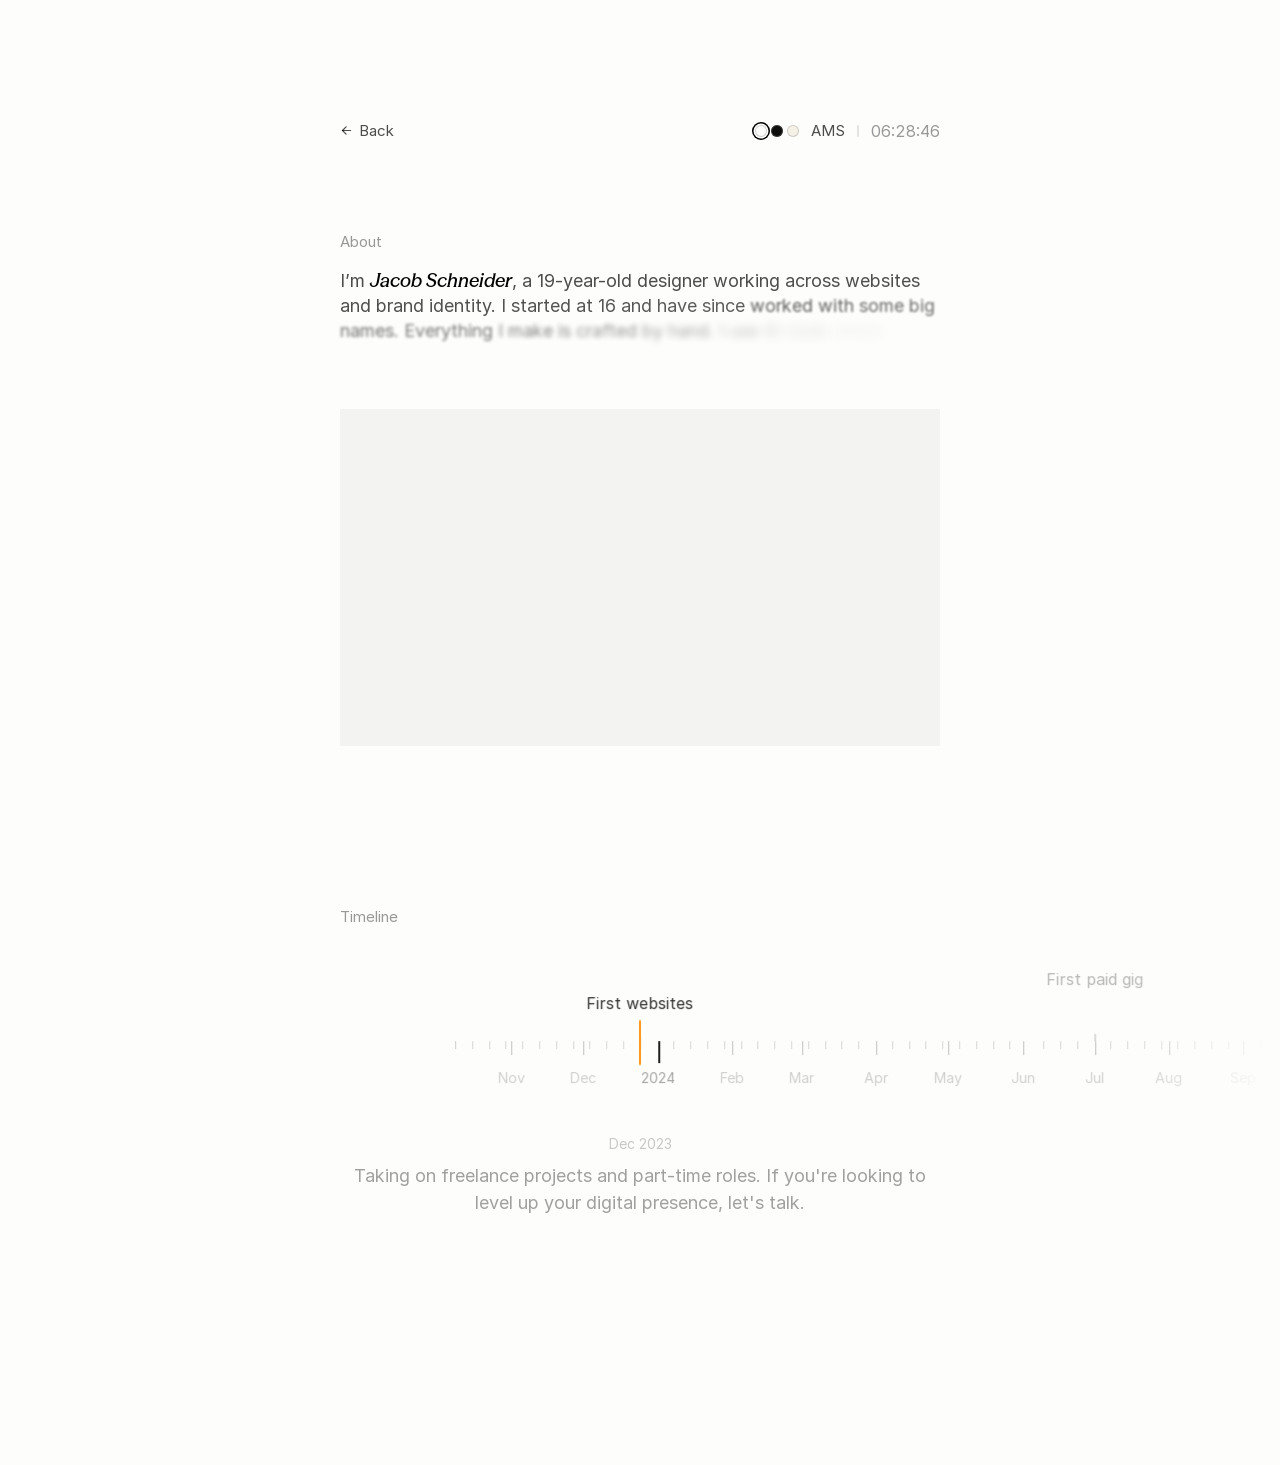
==== commit e24853a2: "About page: drop photo caption, move photo closer to intro Co-Authored-By: Claude Opus 5.5 <noreply@" ====
--- a/about.html
+++ b/about.html
@@ -80,7 +80,6 @@
              alt="Jacob Schneider shown four times around one table, writing and working on two laptops."
              decoding="async">
       </div>
-      <figcaption class="photo__caption">Design, build, review, repeat — usually all at once.</figcaption>
     </figure>
   </section>
 
--- a/styles.css
+++ b/styles.css
@@ -795,6 +795,7 @@
   width: 100%;
   max-width: var(--col);
   margin-inline: auto;
+  margin-top: -50px;            /* sit 40px under the intro, not the page's 90px section gap */
 }
 
 .photo { margin: 0 }
@@ -814,12 +815,6 @@
   height: auto;
 }
 
-.photo__caption {
-  padding-top: 12px;
-  font-size: 14px;
-  line-height: 1.3em;
-  color: var(--ink-40);
-}
 
 /* ── horizontal timeline ──
    A ruler you scrub: the strip moves under a fixed needle at the centre, and
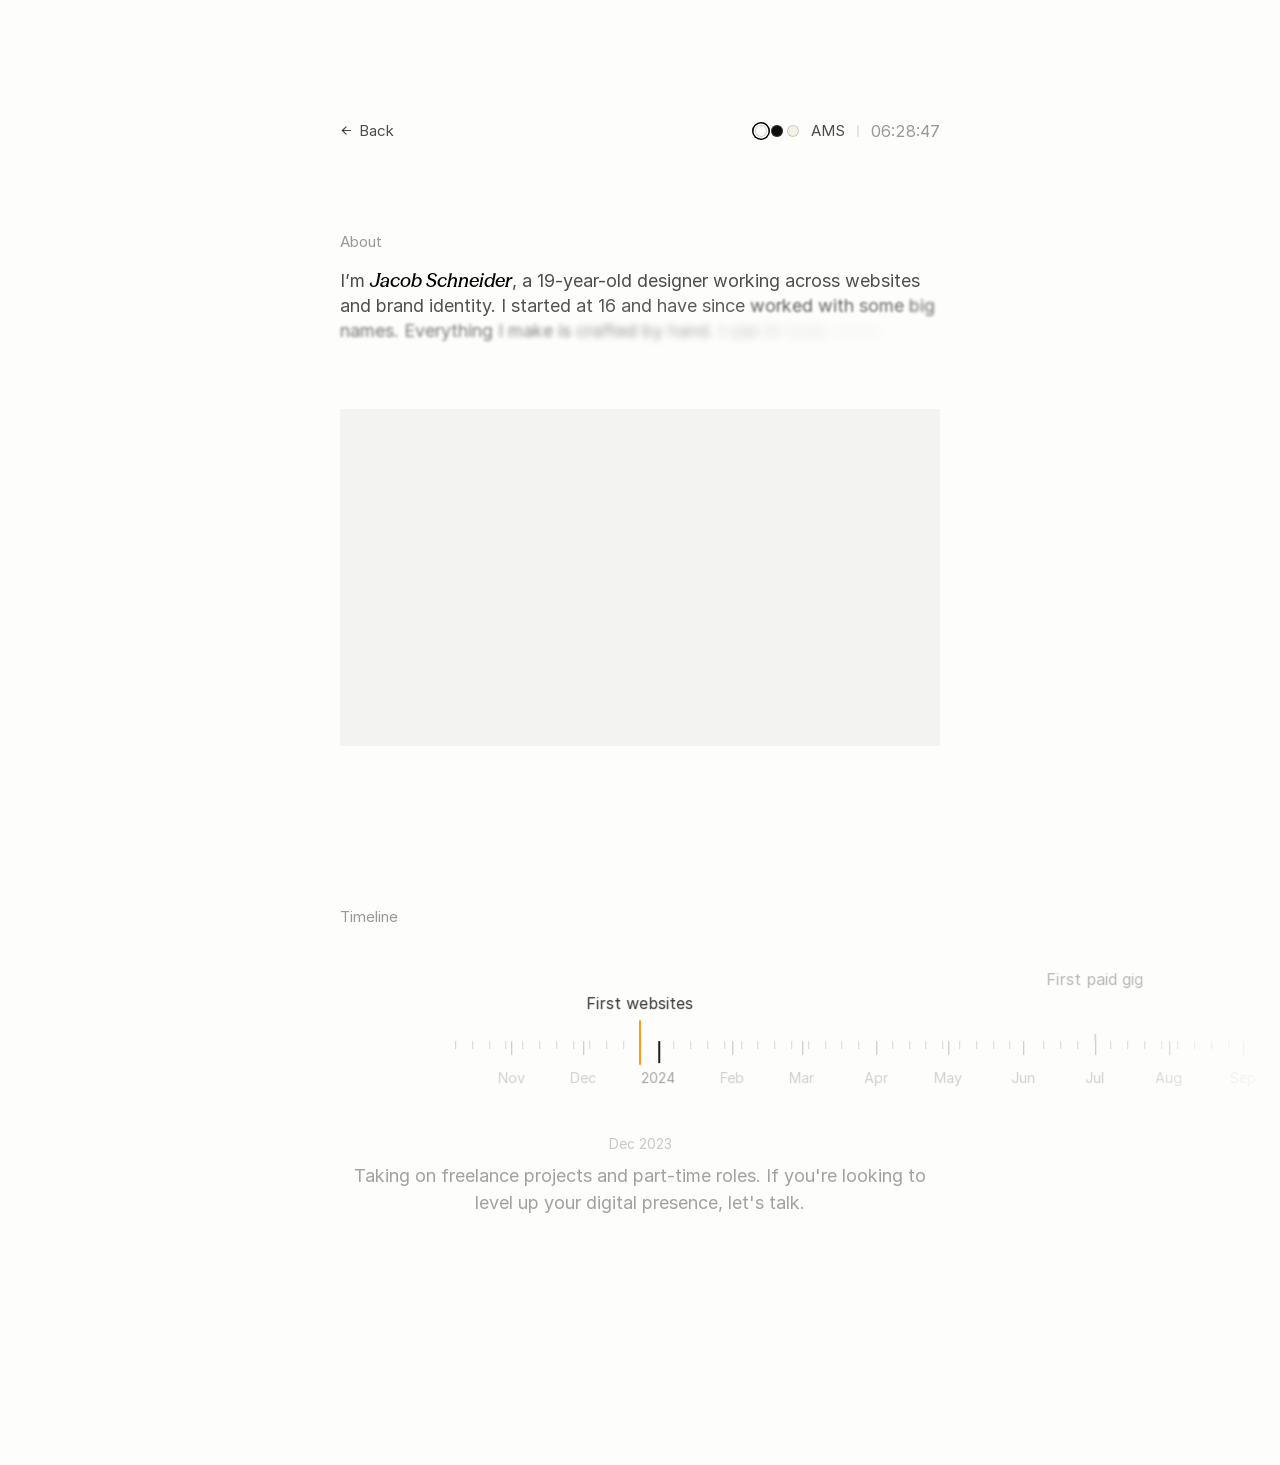
==== commit dee96c40: "Add Vercel Web Analytics Static-site snippet (window.va + /_vercel/insights/script.js) on both pages" ====
--- a/about.html
+++ b/about.html
@@ -38,6 +38,13 @@
   document.documentElement.classList.add('pre-anim');
   setTimeout(function () { document.documentElement.classList.remove('pre-anim'); }, 2000);
 </script>
+<!-- Vercel Web Analytics (static-site version of @vercel/analytics).
+     The script is served by Vercel itself, so it only loads on the deployed
+     site; locally it 404s, which is harmless. -->
+<script>
+  window.va = window.va || function () { (window.vaq = window.vaq || []).push(arguments); };
+</script>
+<script defer src="/_vercel/insights/script.js"></script>
 </head>
 
 <body>
--- a/styles.css
+++ b/styles.css
@@ -336,6 +336,19 @@
   background: var(--accent);
   vertical-align: -2.7px;
 }
+
+/* Each mark is glued to the name after it: a line may break before the mark,
+   never between it and its name (atomic inlines are break opportunities, so
+   at some widths the chip was left at the end of a line on its own). `pre`
+   rather than `nowrap`, so the padded space runs inside are not collapsed.
+   The Framer pair is only glued on mobile — on desktop the original breaks
+   right after that logo, and that is kept. */
+.glue:not(.glue--m) { white-space: pre }
+
+/* first thing on its line (flagged by JS): no space to pull back into, so
+   no negative margin — the mark lines up with the text edge */
+.glue.at-start .mark { margin-left: 0 }
+.glue.at-start .ico--framer > * { --x: 0px }
 
 /* ── actions ── */
 .about__actions {
@@ -1027,7 +1040,15 @@
     width: calc(100% - 48px);
   }
 
-  .ico--framer > * { width: 19px; height: 19px; --y: -5px }
+  /* Here "Framer" stays on the logo's line, so the logo needs real room:
+     4.3px before it and 5px after, like the Mollie chip. The anchor is
+     widened by what the 3-space run (15.2px) doesn't cover:
+     4.3 + 19 + 5 - 15.2 = 13.1. */
+  .glue--m { white-space: pre }
+  .ico--framer { width: 13.1px }
+  .ico--framer > * { width: 19px; height: 19px; --x: 4.3px; --y: -5px }
+  .glue.at-start .ico--framer { width: 8.8px }                 /* 13.1 - 4.3 */
+  .glue.at-start .ico--framer > * { --x: 0px }
 
   .page-cta { padding: 0 20px 80px }
 
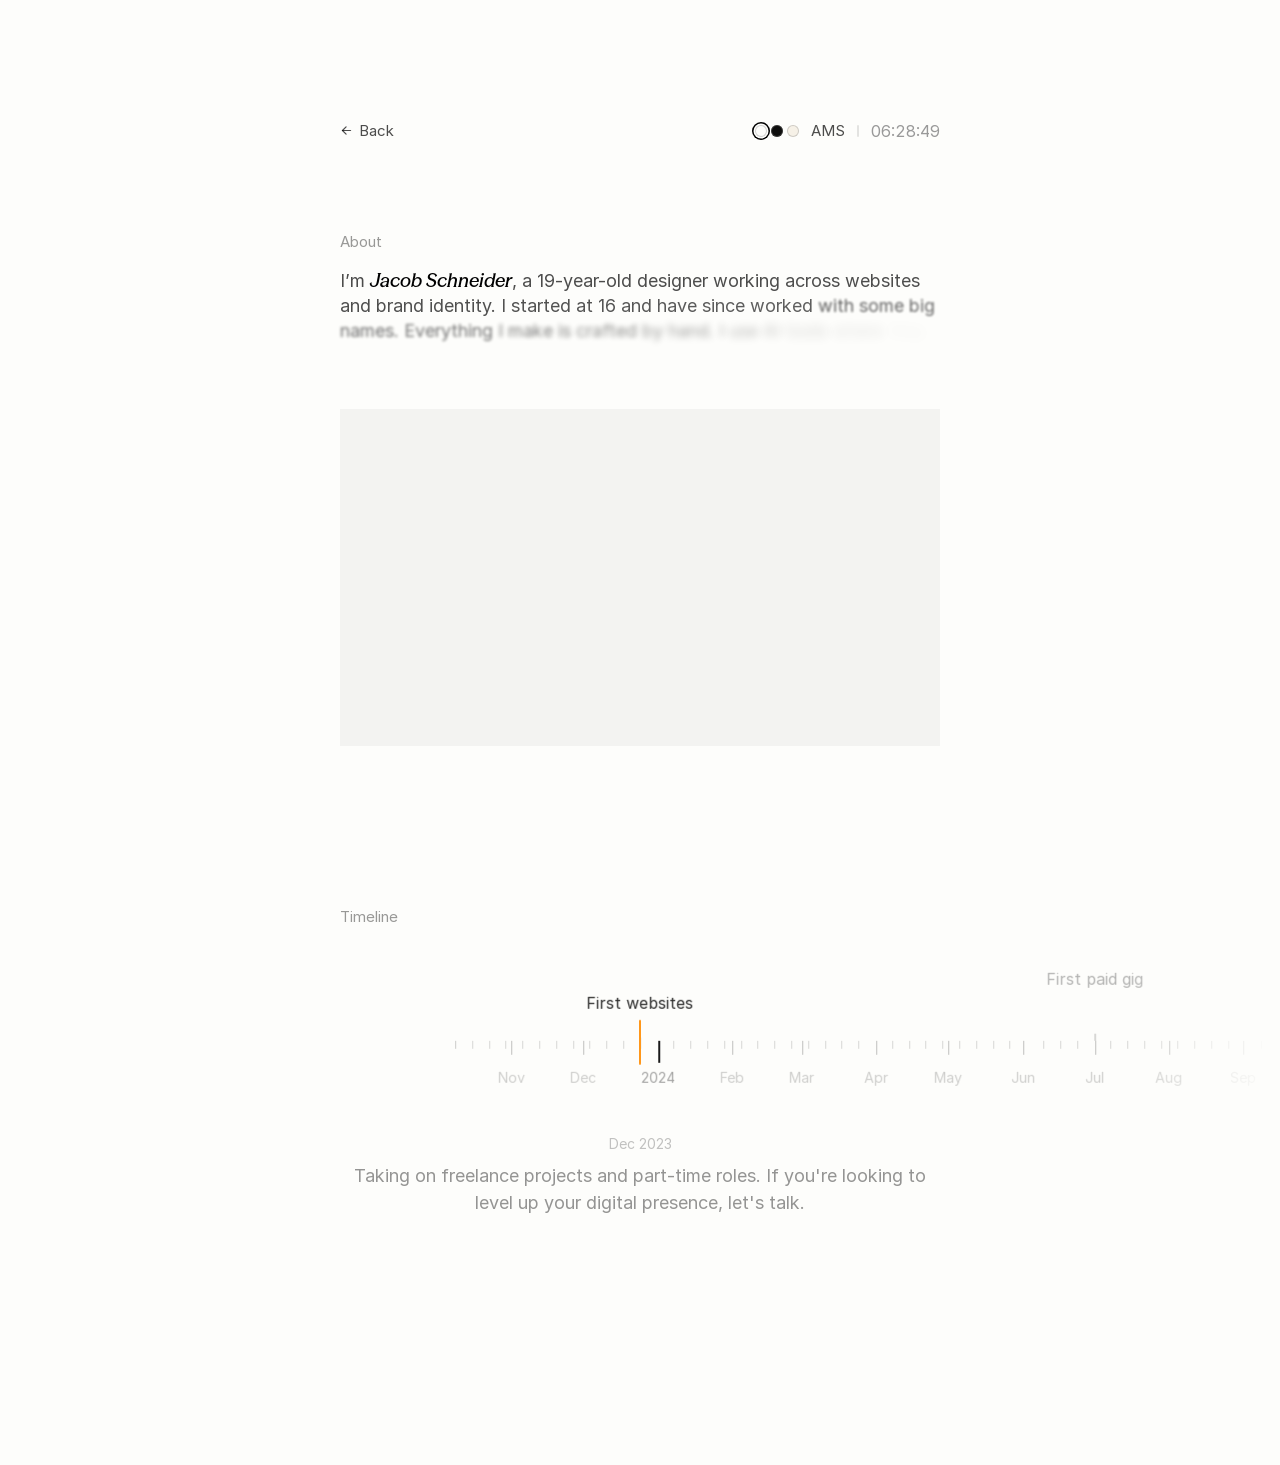
==== commit 437a7dde: "Pixel wave page transition between home and about Orange squares sweep the page out, the next page s" ====
--- a/about.html
+++ b/about.html
@@ -37,6 +37,16 @@
   // The failsafe reveals it anyway if the scripts fail to load.
   document.documentElement.classList.add('pre-anim');
   setTimeout(function () { document.documentElement.classList.remove('pre-anim'); }, 2000);
+
+  // Arriving through the pixel transition: start fully covered in orange, so
+  // the new page never shows before the wave clears it. Failsafe as above.
+  try {
+    if (sessionStorage.getItem('px') === '1') {
+      sessionStorage.removeItem('px');
+      document.documentElement.classList.add('px-in');
+      setTimeout(function () { document.documentElement.classList.remove('px-in'); }, 2500);
+    }
+  } catch (e) {}
 </script>
 <!-- Vercel Web Analytics (static-site version of @vercel/analytics).
      The script is served by Vercel itself, so it only loads on the deployed
--- a/styles.css
+++ b/styles.css
@@ -602,11 +602,10 @@
 
 .services__list { position: relative; margin: 0; padding: 0; list-style: none }
 
-/* The hairlines are pseudo-elements rather than borders so they can be drawn:
-   script.js runs --draw from 0 to 1 when the section comes into view, and
-   each line grows out from the left. */
+/* The hairlines are drawn by script.js: it adds a .service__rule to each row
+   (plus one closing the list) and scales them in from the left. Until then —
+   or if it never runs — plain pseudo-element lines stand in. */
 .service {
-  --draw: 1;
   position: relative;
   display: grid;
   grid-template-columns: 32px minmax(0, 1fr) minmax(0, 1.3fr);
@@ -615,18 +614,22 @@
   padding: 18px 0;
 }
 .service::after,
-.services__list::after {
+.services__list::after,
+.service__rule {
   content: "";
   position: absolute;
   left: 0;
   right: 0;
   height: 1px;
   background: var(--line);
-  transform: scaleX(var(--draw));
   transform-origin: 0 50%;
 }
-.service::after { top: 0 }
-.services__list::after { bottom: 0; transform: scaleX(var(--draw-end, 1)) }
+.service::after,
+.service__rule { top: 0 }
+.services__list::after,
+.service__rule--end { top: auto; bottom: 0 }
+.has-rules > .service::after,
+.services__list.has-rules::after { content: none }
 
 .service__num {
   font-size: 14px;
@@ -781,6 +784,47 @@
 @media (prefers-reduced-motion: reduce) {
   .card__expand { transition: none }
 }
+
+/* ═══════════════════════ page transition ═════════════════ */
+/* A wave of orange squares sweeps across between pages: it covers the page
+   left to right, the next page loads underneath, and the wave carries on to
+   the right to reveal it. script.js builds the grid; this is just the layer. */
+.px {
+  position: fixed;
+  inset: 0;
+  z-index: 1000;
+  pointer-events: none;
+  overflow: hidden;
+}
+.px.is-busy { pointer-events: auto }        /* no stray clicks mid-transition */
+.px__cell {
+  position: absolute;
+  background: var(--accent);
+  opacity: 0;
+}
+
+/* the solid cover a page starts under when it was reached through the wave,
+   until script.js swaps it for the grid */
+html.px-in::after {
+  content: "";
+  position: fixed;
+  inset: 0;
+  z-index: 1000;
+  background: var(--accent);
+}
+/* the canvas itself too, for browsers that paint it before anything else */
+html.px-in { background: var(--accent) }
+
+/* Cross-document view transition. Without it the browser shows one blank
+   frame between the old page's last paint and the new page's first — white,
+   or black in dark mode — right in the middle of the full-orange beat, which
+   read as a flicker. With it, the old page's snapshot (solid orange) stays up
+   until the new page (also solid orange) has rendered, and the two crossfade:
+   nothing visible changes. Chrome 126+, Safari 18.2+; elsewhere it is simply
+   ignored and the html background above is the fallback. */
+@view-transition { navigation: auto; }
+::view-transition-old(root),
+::view-transition-new(root) { animation-duration: .1s }   /* orange over orange anyway */
 
 /* ═══════════════════════ about page ═══════════════════════ */
 /* Back link, mirroring the status line on the home page. */
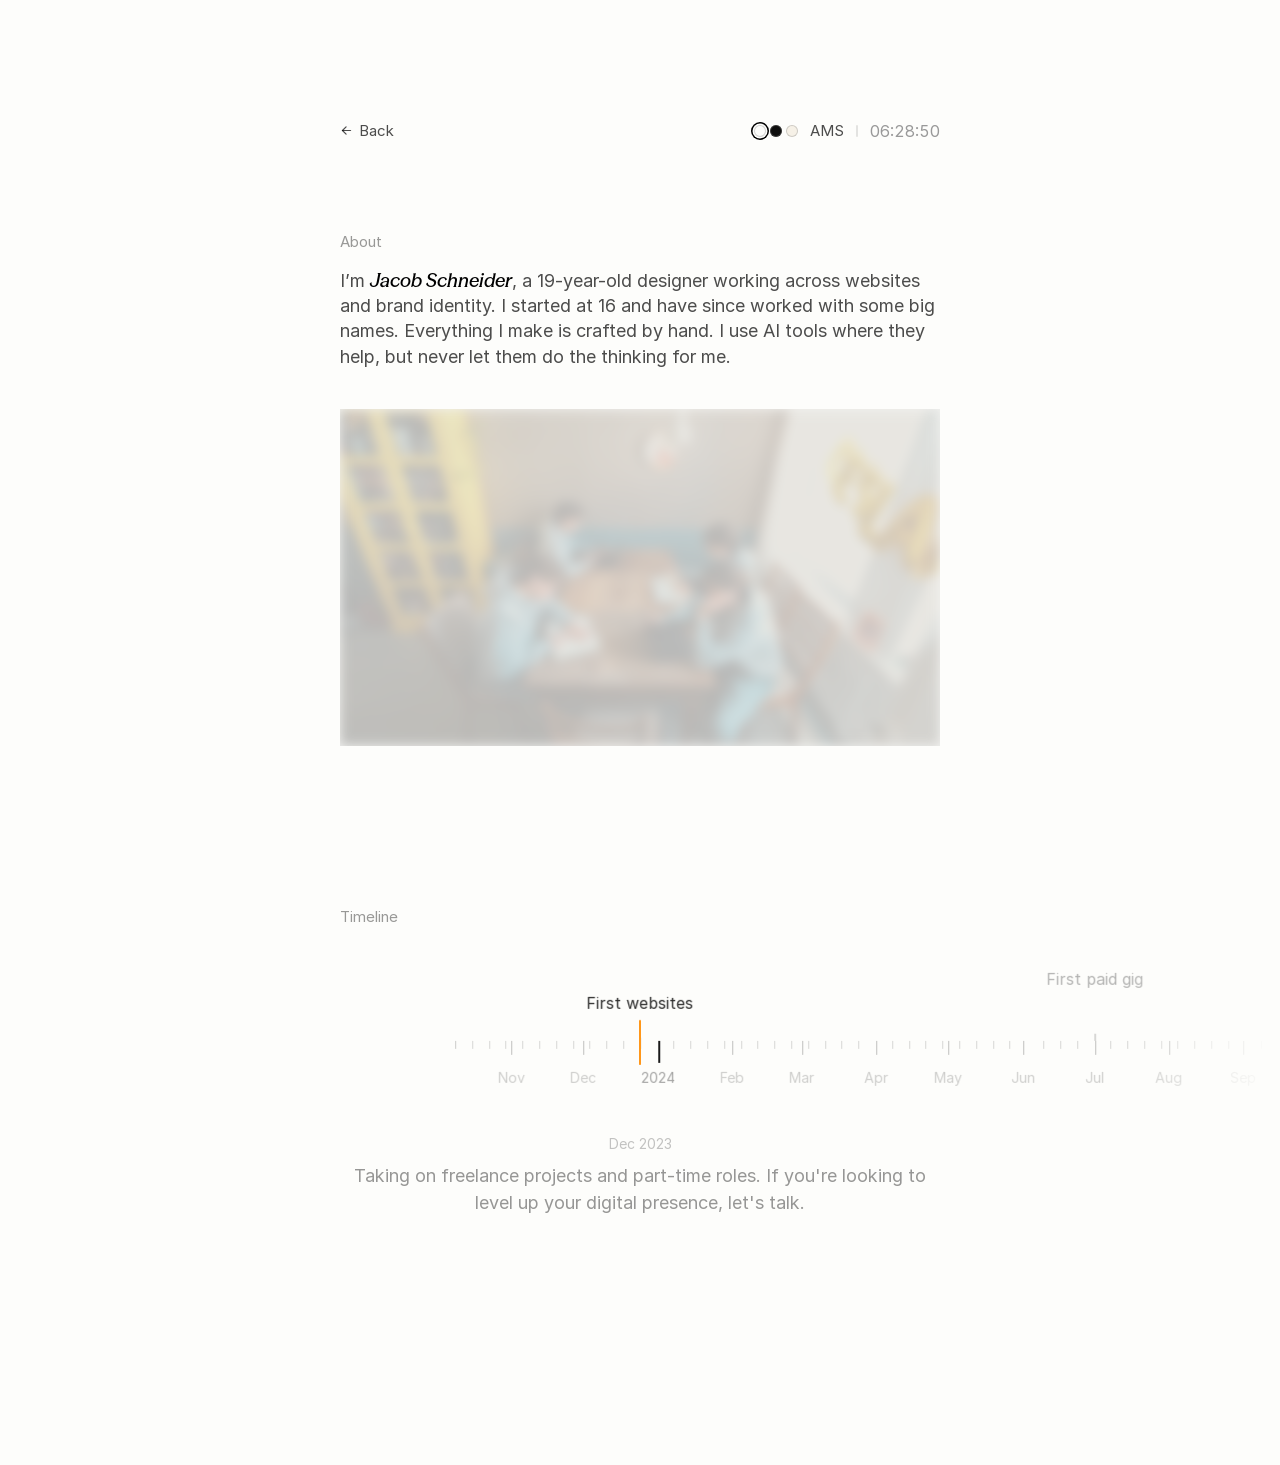
==== commit 96d3cfca: "Motion pass with Emil Kowalski's skills; drop the page transition - Hero intro moved to the Web Anim" ====
--- a/about.html
+++ b/about.html
@@ -37,16 +37,6 @@
   // The failsafe reveals it anyway if the scripts fail to load.
   document.documentElement.classList.add('pre-anim');
   setTimeout(function () { document.documentElement.classList.remove('pre-anim'); }, 2000);
-
-  // Arriving through the pixel transition: start fully covered in orange, so
-  // the new page never shows before the wave clears it. Failsafe as above.
-  try {
-    if (sessionStorage.getItem('px') === '1') {
-      sessionStorage.removeItem('px');
-      document.documentElement.classList.add('px-in');
-      setTimeout(function () { document.documentElement.classList.remove('px-in'); }, 2500);
-    }
-  } catch (e) {}
 </script>
 <!-- Vercel Web Analytics (static-site version of @vercel/analytics).
      The script is served by Vercel itself, so it only loads on the deployed
--- a/styles.css
+++ b/styles.css
@@ -31,7 +31,9 @@
   --on-ink:    #fff;                       /* text on a solid --ink fill */
 
   --col:       600px;   /* centred reading column */
-  --ease:      cubic-bezier(.44, 0, .56, 1);
+  --ease:      ease;                               /* hover and colour */
+  --ease-out:  cubic-bezier(0.23, 1, 0.32, 1);     /* entering, exiting, state changes */
+  --ease-in-out: cubic-bezier(0.77, 0, 0.175, 1);  /* moving on screen */
 }
 
 /* ── themes ──────────────────────────────────────────────
@@ -144,7 +146,9 @@
   stroke-width: 1.6; stroke-linecap: round; stroke-linejoin: round;
   transition: transform .2s var(--ease);
 }
-.section-label--link:hover svg { transform: translateX(2px) }
+@media (hover: hover) and (pointer: fine) {
+  .section-label--link:hover svg { transform: translateX(2px) }
+}
 
 /* shared link treatment — the grey rule under links is an underline,
    not a separate element as in the Framer export */
@@ -212,7 +216,9 @@
   box-shadow: inset 0 0 0 1px rgba(128, 128, 128, .35);
   transition: transform .18s var(--ease);
 }
-.sw:hover { transform: scale(1.18) }
+@media (hover: hover) and (pointer: fine) {
+  .sw:hover { transform: scale(1.18) }
+}
 .sw:focus-visible { outline: 2px solid var(--ink); outline-offset: 3px }
 
 /* the active one keeps a ring in the current theme's ink */
@@ -396,10 +402,18 @@
   height: 29px;
   background: var(--shine, var(--ink));
   filter: blur(6px);
-  transform: rotate(20deg);
-  transition: left .55s var(--ease);
-}
-.btn:hover .btn__shine { left: 104px }
+  /* translate is written after rotate, so it moves along the page's x axis
+     and not the rotated one; transform rather than `left`, so the sweep is
+     composited instead of re-laid-out every frame */
+  transform: translateX(0) rotate(20deg);
+  transition: transform .55s var(--ease-in-out);
+}
+@media (hover: hover) and (pointer: fine) {
+  .btn:hover .btn__shine { transform: translateX(148px) rotate(20deg) }   /* -44px → 104px */
+}
+/* feedback lives on the press, and it is instant */
+.btn { transition: transform .16s var(--ease-out) }
+.btn:active { transform: scale(.97) }
 
 @media (prefers-reduced-motion: reduce) {
   .btn__shine { transition: none }
@@ -445,7 +459,7 @@
   width: 100%;
   opacity: 0;
   pointer-events: none;
-  transition: opacity .3s var(--ease);
+  transition: opacity .25s var(--ease-out);
 }
 .slide.is-active {
   position: relative;
@@ -516,9 +530,10 @@
   background: none;
   cursor: pointer;
   opacity: .7;
-  transition: opacity .2s var(--ease);
+  transition: opacity .2s var(--ease), transform .16s var(--ease-out);
 }
 .arrow:hover { opacity: 1 }
+.arrow:active { transform: scale(.9) }
 /* the original never dims the arrows at the ends, so neither do we */
 .arrow[aria-disabled="true"] { cursor: default }
 
@@ -705,13 +720,15 @@
   color: var(--ink-40);
   opacity: 0;
   transform: scale(.9);
-  transition: opacity .2s var(--ease), transform .2s var(--ease), color .2s var(--ease);
+  transition: opacity .2s var(--ease-out), transform .2s var(--ease-out), color .2s var(--ease);
 }
 .card__expand svg { width: 14px; height: 14px; fill: none; stroke: currentColor; stroke-width: 1.5; stroke-linecap: round; stroke-linejoin: round }
 
-.card:hover .card__expand,
+@media (hover: hover) and (pointer: fine) {
+  .card:hover .card__expand { opacity: 1; transform: none }
+  .card__open:hover .card__expand { color: var(--ink) }
+}
 .card__open:focus-visible .card__expand { opacity: 1; transform: none }
-.card__open:hover .card__expand { color: var(--ink) }
 
 /* touch devices have no hover, so always show the affordance */
 @media (hover: none) {
@@ -785,47 +802,6 @@
   .card__expand { transition: none }
 }
 
-/* ═══════════════════════ page transition ═════════════════ */
-/* A wave of orange squares sweeps across between pages: it covers the page
-   left to right, the next page loads underneath, and the wave carries on to
-   the right to reveal it. script.js builds the grid; this is just the layer. */
-.px {
-  position: fixed;
-  inset: 0;
-  z-index: 1000;
-  pointer-events: none;
-  overflow: hidden;
-}
-.px.is-busy { pointer-events: auto }        /* no stray clicks mid-transition */
-.px__cell {
-  position: absolute;
-  background: var(--accent);
-  opacity: 0;
-}
-
-/* the solid cover a page starts under when it was reached through the wave,
-   until script.js swaps it for the grid */
-html.px-in::after {
-  content: "";
-  position: fixed;
-  inset: 0;
-  z-index: 1000;
-  background: var(--accent);
-}
-/* the canvas itself too, for browsers that paint it before anything else */
-html.px-in { background: var(--accent) }
-
-/* Cross-document view transition. Without it the browser shows one blank
-   frame between the old page's last paint and the new page's first — white,
-   or black in dark mode — right in the middle of the full-orange beat, which
-   read as a flicker. With it, the old page's snapshot (solid orange) stays up
-   until the new page (also solid orange) has rendered, and the two crossfade:
-   nothing visible changes. Chrome 126+, Safari 18.2+; elsewhere it is simply
-   ignored and the html background above is the fallback. */
-@view-transition { navigation: auto; }
-::view-transition-old(root),
-::view-transition-new(root) { animation-duration: .1s }   /* orange over orange anyway */
-
 /* ═══════════════════════ about page ═══════════════════════ */
 /* Back link, mirroring the status line on the home page. */
 .back {
@@ -845,7 +821,9 @@
   stroke-width: 1.5; stroke-linecap: round; stroke-linejoin: round;
   transition: transform .2s var(--ease);
 }
-.back:hover svg { transform: translateX(-2px) }
+@media (hover: hover) and (pointer: fine) {
+  .back:hover svg { transform: translateX(-2px) }
+}
 
 /* ── photo ── */
 .shot-full {
@@ -912,7 +890,7 @@
 
 /* the fixed playhead */
 /* The crosshair. Anchored by its foot rather than its head, so it can grow
-   upward: when it lands on a milestone JS raises --needle-h and it reaches up
+   upward: when it lands on a milestone JS raises --needle-s and it reaches up
    to touch the word. calc() rather than a fixed `bottom` so the stage can be
    any height. */
 .ruler__needle {
@@ -921,11 +899,13 @@
   left: 50%;
   z-index: 2;
   width: 2px;
-  height: var(--needle-h, 34px);
+  height: 96px;                          /* its full reach; JS scales it from the foot */
   margin-left: -1px;
   border-radius: 36px;
   background: var(--accent);
-  transition: height .35s var(--ease);
+  transform-origin: 50% 100%;
+  transform: scaleY(var(--needle-s, .3542));   /* 34px of 96 at rest */
+  transition: transform .35s var(--ease-out);
 }
 
 .ruler__strip {
@@ -1034,16 +1014,114 @@
   padding-top: 8px;
   opacity: 0;
   pointer-events: none;
-  transition: opacity .3s var(--ease);
+  transition: opacity .25s var(--ease-out);
 }
 .ruler__cta.is-on { opacity: 1; pointer-events: auto }
 
 @media (max-width: 809.98px) {
-  .shot-full, .ruler__head, .ruler__readout { padding-inline: 20px }
+  .shot-full, .ruler__head, .ruler__readout, .ring__head, .ring__caption, .ring__hint { padding-inline: 20px }
   .ruler__head { flex-direction: column; gap: 6px; align-items: flex-start }
   .ruler__stage { height: 120px }
   .ms__title { font-size: 15px }
   .ruler__text { font-size: 17px }
+}
+
+
+/* ═══════════════════════ carousel page ═══════════════════ */
+/* Reels on a ring (after Bencho's 3D Card Carousel). Two motions on two
+   elements, one transform each — the slot carries the ring (JS), the float
+   carries the bob (CSS keyframes). The ring runs edge to edge and the cards
+   are big, so the outermost ones can run past the sides; a mask fades them
+   out there rather than cutting them off. */
+.page--carousel { padding-bottom: 180px }
+
+.ring { width: 100% }
+.ring__head, .ring__caption, .ring__hint { width: 100%; max-width: var(--col); margin-inline: auto }
+.ring__head { padding-bottom: 28px }
+
+.car {
+  --card-h: clamp(180px, 30vw, 440px);   /* the front card; width follows each reel's aspect */
+  --lift: 38px;                          /* how far the back of the ring rides up */
+  position: relative;
+  width: 100%;
+  height: calc(var(--card-h) + var(--lift) + 48px);
+  overflow: hidden;
+}
+/* The side fades are two gradient overlays in the page colour, not a mask:
+   a mask on a stage this size with eight reels in it would have the whole
+   thing re-composited through the mask every frame. */
+.car::before,
+.car::after {
+  content: "";
+  position: absolute;
+  top: 0;
+  bottom: 0;
+  width: 9%;
+  z-index: 200;                          /* above every card (they top out at 100) */
+  pointer-events: none;
+  background: linear-gradient(90deg, var(--bg), transparent);
+}
+.car::before { left: 0 }
+.car::after { right: 0; transform: scaleX(-1) }
+.car-track {
+  position: absolute;
+  inset: 0;
+  cursor: grab;
+  touch-action: pan-y;                   /* sideways is ours, up and down still scrolls */
+  -webkit-user-select: none;
+          user-select: none;
+}
+.car-track.is-held { cursor: grabbing }
+.car-track:focus-visible { outline: 2px solid var(--ink); outline-offset: -2px }
+
+.car-slot {
+  position: absolute;
+  left: 50%;
+  top: calc(50% + var(--lift) / 2);     /* the ring sits low so the lift has room */
+  height: var(--card-h);
+  aspect-ratio: var(--ar, 16 / 9);
+  transform-origin: 50% 50%;
+  will-change: transform;
+}
+.car-float {
+  width: 100%;
+  height: 100%;
+  animation: car-bob var(--dur, 5s) ease-in-out infinite;
+}
+@keyframes car-bob {
+  0%, 100% { transform: translateY(calc(var(--bob, 2.4px) * -1)) rotate(calc(var(--sway, .2deg) * -1)) }
+  50%      { transform: translateY(var(--bob, 2.4px)) rotate(var(--sway, .2deg)) }
+}
+.car-card {
+  position: relative;
+  width: 100%;
+  height: 100%;
+  border-radius: 12px;
+  overflow: hidden;
+  background: var(--card-bg);
+  box-shadow: 0 12px 28px -10px rgba(0, 0, 0, .28);
+}
+.car-card video {
+  width: 100%;
+  height: 100%;
+  object-fit: cover;
+  pointer-events: none;
+}
+
+.ring__caption {
+  display: flex;
+  justify-content: space-between;
+  padding-top: 20px;
+  font-size: 15px;
+  line-height: 1.4em;
+  color: var(--ink);
+  font-variant-numeric: tabular-nums;
+}
+.ring__count { color: var(--ink-40) }
+.ring__hint { padding-top: 4px; font-size: 14px; line-height: 1.4em; color: var(--ink-40) }
+
+@media (prefers-reduced-motion: reduce) {
+  .car-float { animation: none }
 }
 
 /* ═══════════════════════ tablet ═══════════════════════════ */
@@ -1101,4 +1179,8 @@
 
   .lightbox__video { width: min(100vw - 32px, (100dvh - 128px) * (var(--ar, 16 / 9))); border-radius: 8px }
   .lightbox__close { top: 12px; right: 12px }
-}
+
+  /* carousel: a lower lift on a phone, where the cards are smaller too */
+  .car { --lift: 28px }
+  .car::before, .car::after { width: 6% }
+}
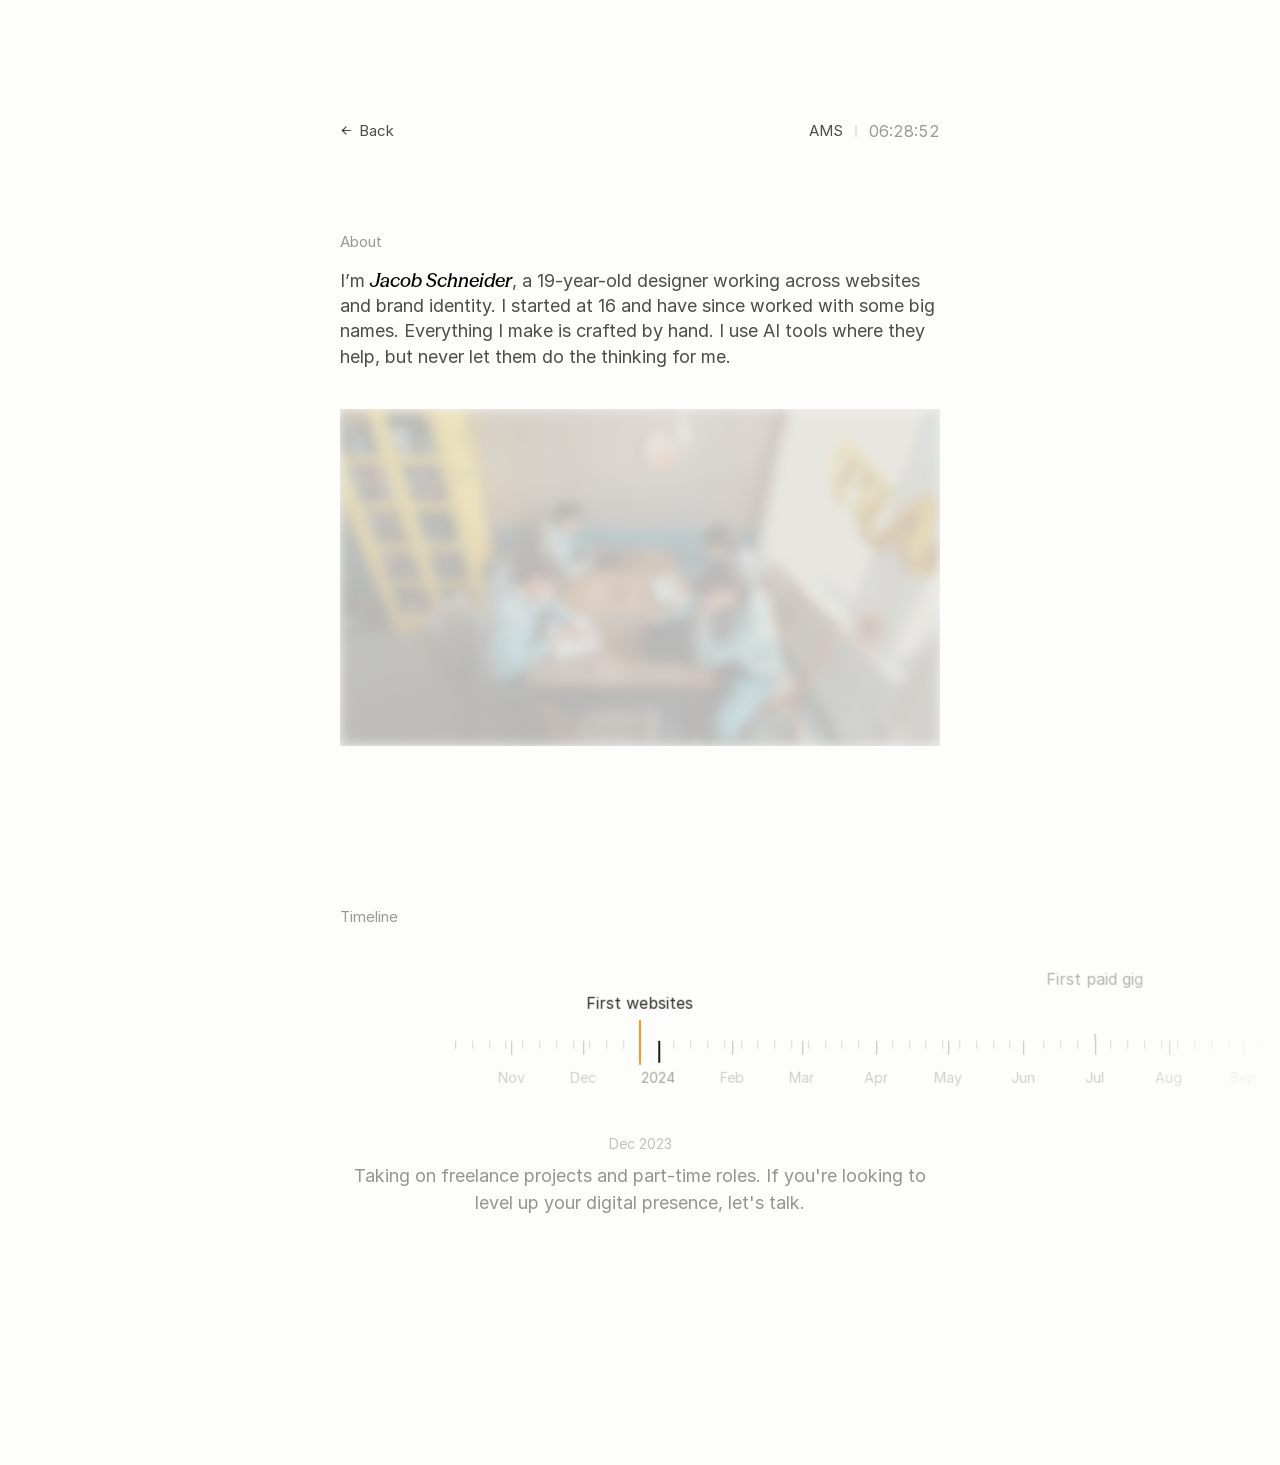
==== commit 94c0a2ce: "Glimm sweep page transition; light theme only - Page links no longer reload: the next page is fetche" ====
--- a/about.html
+++ b/about.html
@@ -22,17 +22,6 @@
 <link rel="preload" as="font" type="font/woff2" crossorigin href="assets/fonts/zmjM2ePSvHOZ43x5hgbOQjVZPRM.woff2">
 <link rel="stylesheet" href="styles.css">
 <script>
-  // Resolve the theme before first paint so it can't flash the wrong one.
-  (function () {
-    var ok = ['light', 'dark', 'paper'];
-    var t;
-    try { t = localStorage.getItem('theme'); } catch (e) {}
-    if (ok.indexOf(t) < 0) {
-      t = window.matchMedia && matchMedia('(prefers-color-scheme: dark)').matches ? 'dark' : 'light';
-    }
-    document.documentElement.setAttribute('data-theme', t);
-  })();
-
   // Hide the intro before first paint so it can't flash unanimated.
   // The failsafe reveals it anyway if the scripts fail to load.
   document.documentElement.classList.add('pre-anim');
@@ -60,11 +49,6 @@
         </a>
       </div>
       <div class="statusbar__side statusbar__side--end">
-        <div class="themes" id="themes" aria-label="Colour theme">
-          <button class="sw sw--light" type="button" data-theme-id="light" aria-label="Light theme"></button>
-          <button class="sw sw--dark" type="button" data-theme-id="dark" aria-label="Dark theme"></button>
-          <button class="sw sw--paper" type="button" data-theme-id="paper" aria-label="Paper theme"></button>
-        </div>
         <p class="statusbar__city">AMS</p>
       </div>
       <span class="statusbar__divider" aria-hidden="true"></span>
@@ -174,6 +158,12 @@
 </main>
 
 <script src="assets/js/gsap.min.js"></script>
+<script type="module">
+  // glimm's framework-agnostic core (glimm.dev, MIT), vendored. Module scripts
+  // run after script.js; the transition picks it up on the first click.
+  import * as glimm from './assets/js/glimm/index.js';
+  window.glimm = glimm;
+</script>
 <script src="script.js"></script>
 </body>
 </html>
--- a/styles.css
+++ b/styles.css
@@ -36,54 +36,8 @@
   --ease-in-out: cubic-bezier(0.77, 0, 0.175, 1);  /* moving on screen */
 }
 
-/* ── themes ──────────────────────────────────────────────
-   Set on <html> before first paint by the inline script in <head>; the button
-   left of AMS cycles through them and remembers the choice. Every theme only
-   restates these tokens — nothing else in the stylesheet is theme-aware.
-   --chip-bg stays light throughout because the Red Antler logo is baked dark
-   on light, and the Mollie plate stays dark because its glyph is white. */
-
-/* neutral near-black */
-:root[data-theme="dark"] {
-  --bg:        #0e0e0d;
-  --ink:       #f4f4f1;
-  --ink-70:    rgba(244, 244, 241, .7);
-  --ink-40:    rgba(244, 244, 241, .4);
-  --line:      #2d2d2a;
-  --card-bg:   #1a1a18;
-  --clock:     #6e6e69;
-  --veil:      rgba(14, 14, 13, .72);
-  --on-ink:    #0e0e0d;
-
-  color-scheme: dark;
-}
-
-/* warm cream, brown-black ink */
-:root[data-theme="paper"] {
-  --bg:        #f6f1e7;
-  --ink:       #2b2420;
-  --ink-70:    rgba(43, 36, 32, .72);
-  --ink-40:    rgba(43, 36, 32, .42);
-  --line:      #e2d9c9;
-  --card-bg:   #efe8da;
-  --clock:     #a39889;
-  --veil:      rgba(246, 241, 231, .74);
-  --on-ink:    #f6f1e7;
-  --chip-bg:   #e6ded0;
-}
-
-
-/* Components carry their own transitions (links, dots, arrows, buttons), so a
-   theme change would fade some things and snap others. This kills every
-   transition for the duration of the swap, so the whole page flips at once.
-   script.js adds it, forces a style flush, then removes it. */
-:root.theming,
-:root.theming *,
-:root.theming *::before,
-:root.theming *::after {
-  transition: none !important;
-  animation-duration: 0s !important;
-}
+/* --chip-bg stays light because the Red Antler logo is baked dark on
+   light, and the Mollie plate stays dark because its glyph is white. */
 
 /* ── base ────────────────────────────────────────────────── */
 *, *::before, *::after { box-sizing: border-box }
@@ -194,49 +148,6 @@
   white-space: nowrap;
 }
 
-/* Colour-theme swatches, sitting just left of AMS. Each one is simply that
-   theme's page colour. Hard-coded per theme on purpose — a swatch must show
-   its own theme, not the active one. The hairline keeps the pale ones visible
-   against a pale page. */
-.themes {
-  display: flex;
-  align-items: center;
-  gap: 4px;
-  margin-right: 8px;
-}
-
-.sw {
-  width: 12px;
-  height: 12px;
-  padding: 0;
-  border: 0;
-  border-radius: 50%;
-  cursor: pointer;
-  background: var(--sw-bg);
-  box-shadow: inset 0 0 0 1px rgba(128, 128, 128, .35);
-  transition: transform .18s var(--ease);
-}
-@media (hover: hover) and (pointer: fine) {
-  .sw:hover { transform: scale(1.18) }
-}
-.sw:focus-visible { outline: 2px solid var(--ink); outline-offset: 3px }
-
-/* the active one keeps a ring in the current theme's ink */
-.sw[aria-pressed="true"] {
-  box-shadow: inset 0 0 0 1px rgba(128, 128, 128, .35),
-              0 0 0 1.5px var(--bg),
-              0 0 0 3px var(--ink);
-}
-
-.sw--light    { --sw-bg: #fdfdfb }
-.sw--dark     { --sw-bg: #0e0e0d }
-.sw--paper    { --sw-bg: #f6f1e7 }
-
-@media (prefers-reduced-motion: reduce) {
-  .sw { transition: none }
-  .sw:hover { transform: none }
-}
-
 .statusbar__divider {
   width: 2px;
   height: 12px;
@@ -329,10 +240,6 @@
   background: var(--chip-bg);
   vertical-align: -3.7px;
 }
-
-/* Pure black would vanish into the dark page; this keeps the badge legible
-   while staying effectively black. */
-:root[data-theme="dark"] .mark--mollie { background: #1c1c1a }
 
 .mark--dalen {
   width: 17px;
@@ -802,6 +709,18 @@
   .card__expand { transition: none }
 }
 
+/* The page being left, frozen on top while the band wipes it away. The
+   mask is set per frame by script.js along the band's edge. */
+.page-old {
+  position: fixed;
+  inset: 0;
+  z-index: 998;
+  overflow: hidden;
+  pointer-events: none;
+}
+/* no stray clicks while the band is crossing */
+html.is-sweeping body { pointer-events: none }
+
 /* ═══════════════════════ about page ═══════════════════════ */
 /* Back link, mirroring the status line on the home page. */
 .back {
